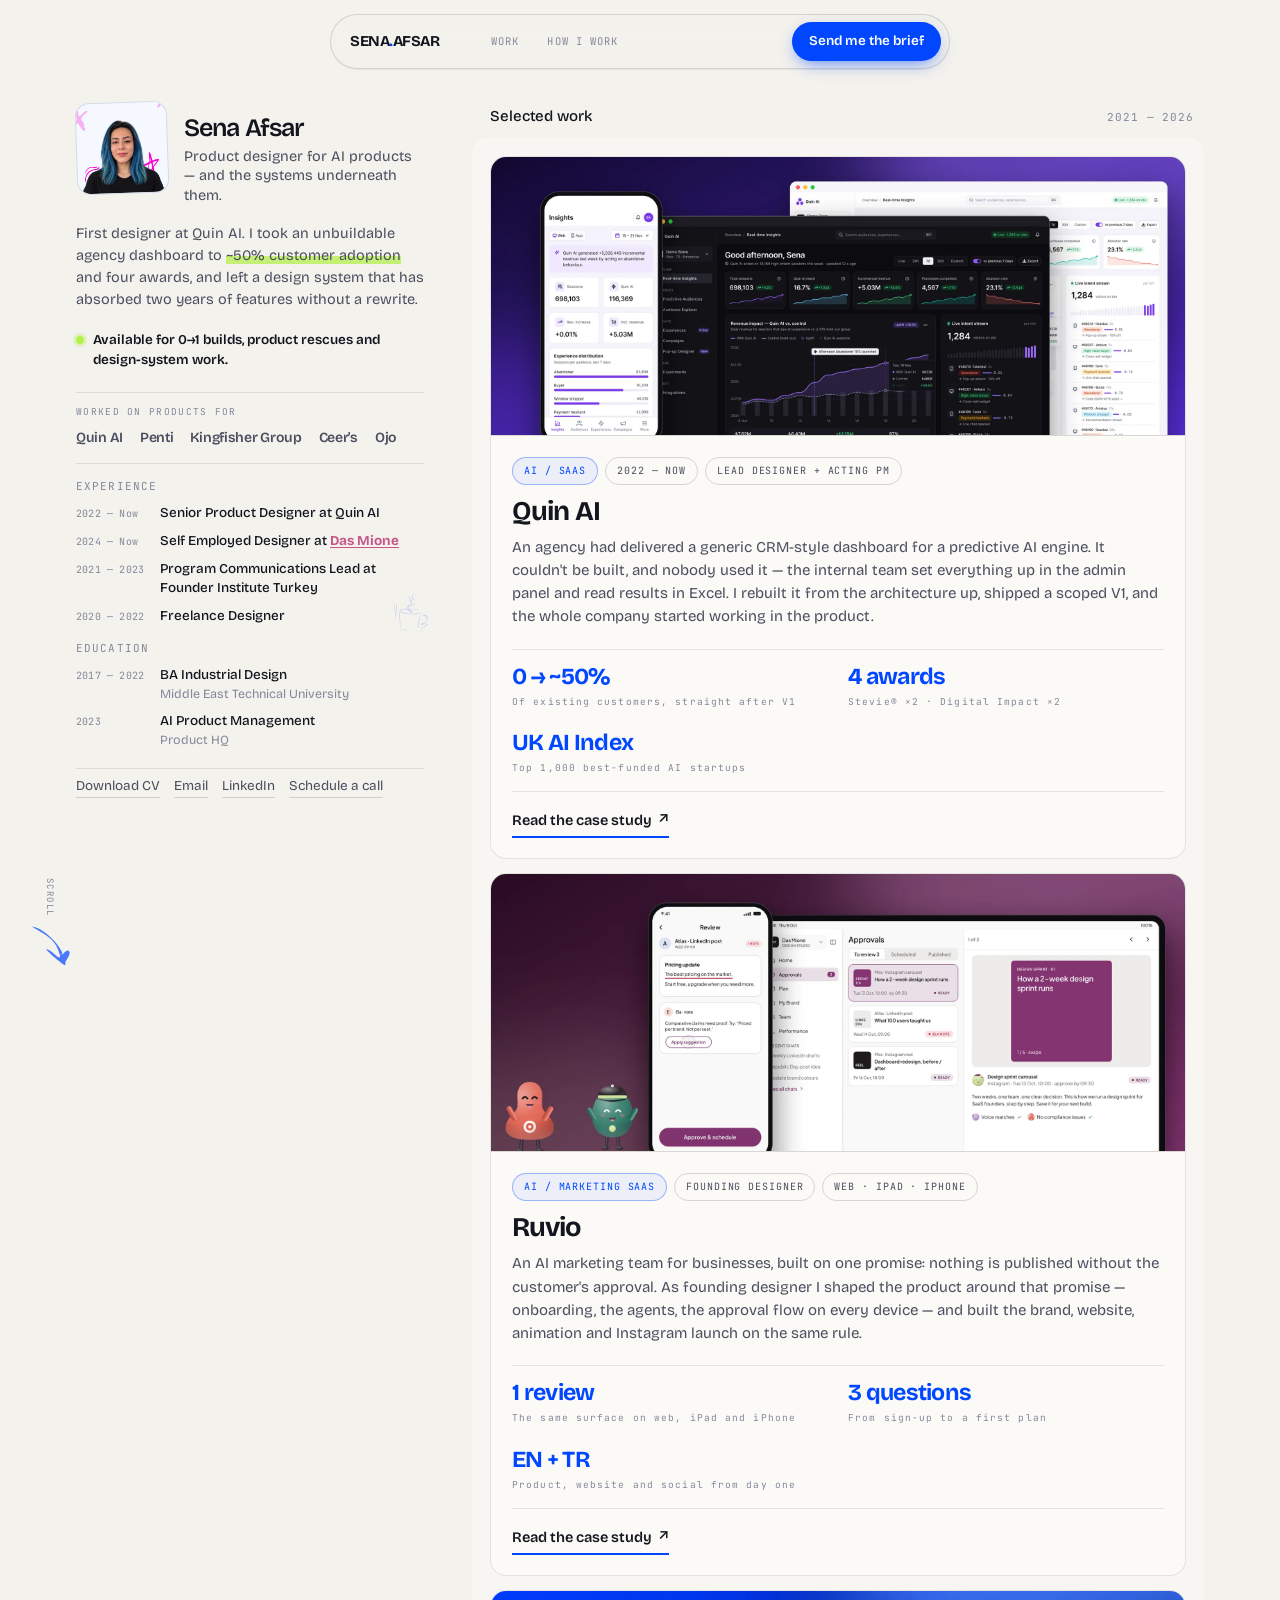
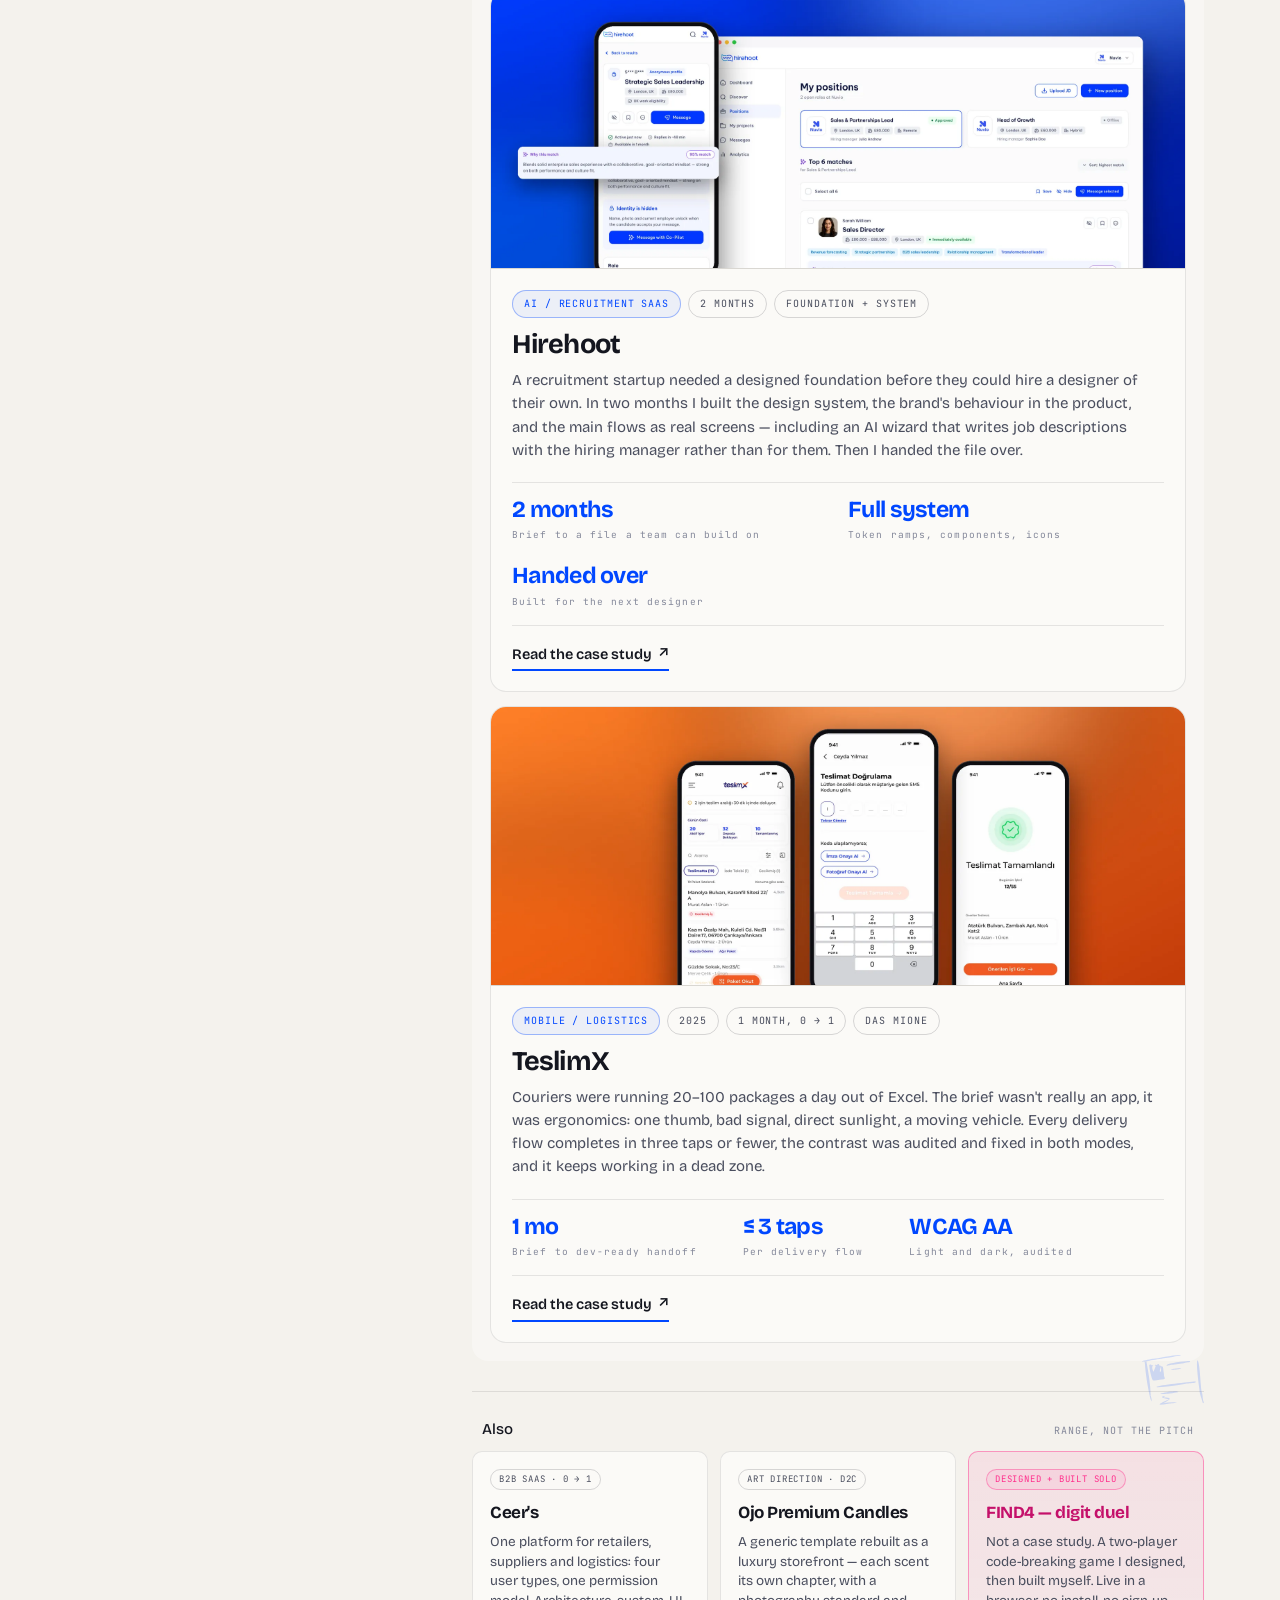
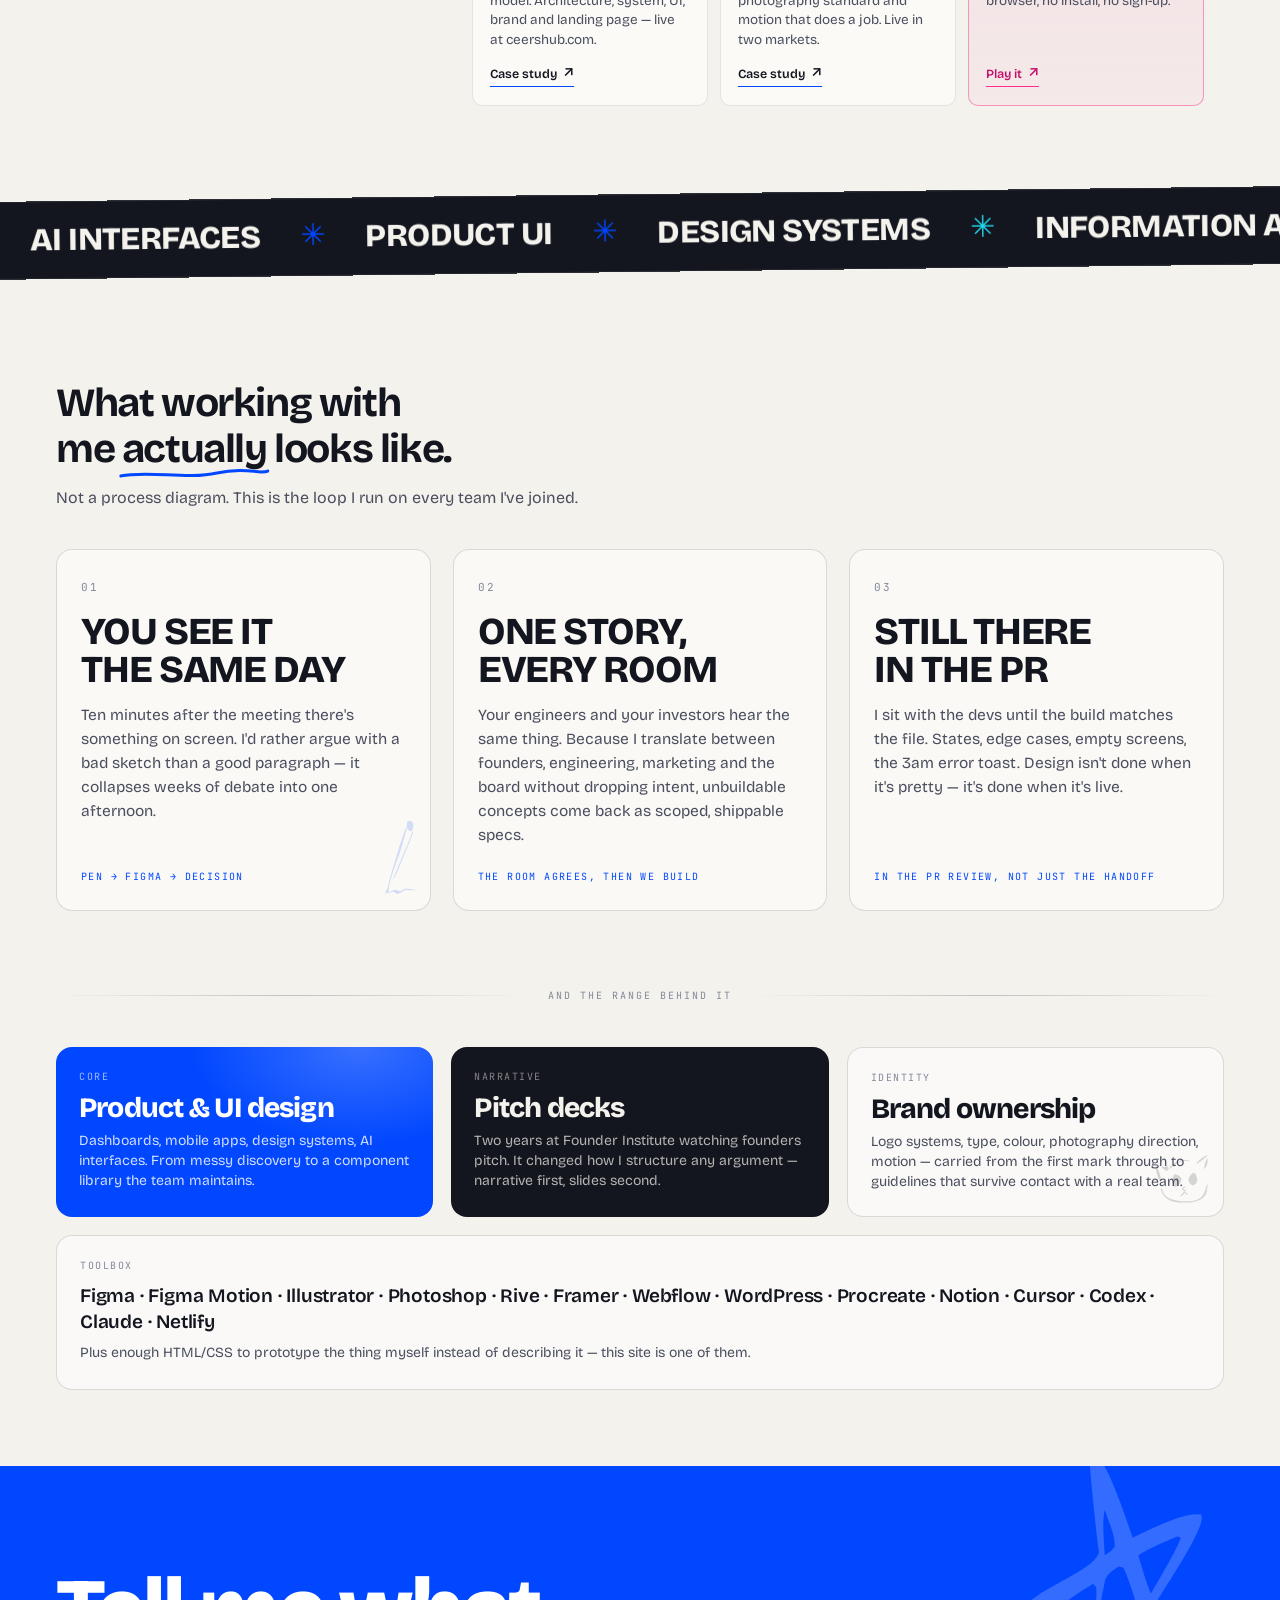
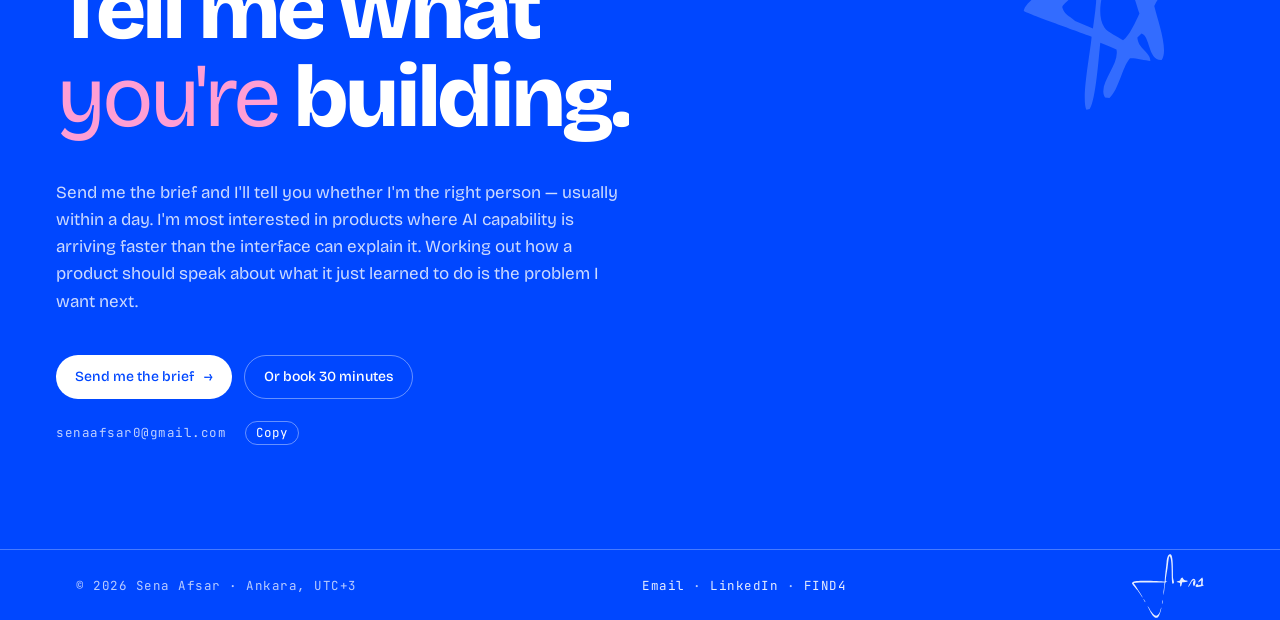
==== index.html @ 6679ef26 "Rebuild site from the new design: live motion case studies - Case studies rewritten with the new cop" ====
<!DOCTYPE html>
<html lang="en">
<head>
<meta charset="UTF-8">
<meta name="viewport" content="width=device-width, initial-scale=1.0, viewport-fit=cover">
<title>Sena Afsar — Product designer for AI products</title>
<meta name="description" content="I rescue AI products that shipped wrong and leave a design system the team can keep building on. First designer at Quin AI. Available for 0→1 builds, product rescues and design-system work.">
<link rel="canonical" href="https://senaafsar.com/">
<meta property="og:title" content="Sena Afsar — Product designer for AI products">
<meta property="og:description" content="I rescue AI products that shipped wrong and leave a design system the team can keep building on. First designer at Quin AI. Available for 0→1 builds, product rescues and design-system work.">
<meta property="og:type" content="website">
<meta property="og:url" content="https://senaafsar.com/">
<meta property="og:image" content="https://senaafsar.com/assets/img/home-quin.webp">
<meta name="twitter:card" content="summary_large_image">
<meta name="theme-color" content="#F4F2ED">
<link rel="icon" href="data:image/svg+xml,%3Csvg xmlns='http://www.w3.org/2000/svg' viewBox='0 0 32 32'%3E%3Crect width='32' height='32' rx='8' fill='%230047FF'/%3E%3Ctext x='16' y='23' font-family='monospace' font-size='18' font-weight='700' fill='%23fff' text-anchor='middle'%3ES%3C/text%3E%3C/svg%3E">
<link rel="preconnect" href="https://fonts.googleapis.com">
<link rel="preconnect" href="https://fonts.gstatic.com" crossorigin>
<link href="https://fonts.googleapis.com/css2?family=Bricolage+Grotesque:opsz,wdth,wght@12..96,75..100,400..800&family=JetBrains+Mono:wght@400;500&family=Inter:wght@600&display=swap" rel="stylesheet">
<link rel="stylesheet" href="assets/site.css?v=20261123">
</head>
<body class="home">
<a class="skip" href="#work">Skip to work</a>
<header class="nav" id="top">
  <a class="sig" href="#top" aria-label="Sena Afsar, home">SENA<b>.</b>AFSAR</a>
  <a class="lk" href="#work">Work</a>
  <a class="lk hw" href="#how">How I work</a>
  <a class="btn-talk" href="#contact">Send me the brief</a>
</header>

<main>
  <div class="cue" id="cue" aria-hidden="true"><span>SCROLL</span><img src="assets/img/sk-arrow3.svg" alt=""></div>
  <div class="hwrap">
    <aside class="rail rv">
      <div class="who">
        <div class="avatar"><img src="assets/img/portrait.webp" alt="Portrait of Sena Afsar" width="1400" height="1400"></div>
        <div><h1>Sena Afsar</h1><div class="role">Product designer for AI products — and the systems underneath them.</div></div>
      </div>
      <p class="bio">First designer at Quin AI. I took an unbuildable agency dashboard to <span class="hl">~50% customer adoption</span> and four awards, and left a design system that has absorbed two years of features without a rewrite.</p>
      <div class="avail"><span class="dot" aria-hidden="true"></span><span>Available for 0→1 builds, product rescues and design-system work.</span></div>
      <div class="logos"><div class="lbl">Worked on products for</div><div class="row"><span>Quin AI</span><span>Penti</span><span>Kingfisher Group</span><span>Ceer's</span><span>Ojo</span></div></div>
      <div class="xp">
        <h2>EXPERIENCE</h2>
        <div class="it"><span class="when">2022 — Now</span><span class="what">Senior Product Designer at Quin AI</span></div>
        <div class="it"><span class="when">2024 — Now</span><span class="what">Self Employed Designer at <a href="https://dasmione.studio/" target="_blank" rel="noopener">Das Mione</a></span></div>
        <div class="it"><span class="when">2021 — 2023</span><span class="what">Program Communications Lead at Founder Institute Turkey</span></div>
        <div class="it"><span class="when">2020 — 2022</span><span class="what">Freelance Designer</span><img class="coffee steam" src="assets/img/dd-coffee.svg" alt="" aria-hidden="true"></div>
      </div>
      <div class="xp">
        <h2>EDUCATION</h2>
        <div class="it"><span class="when">2017 — 2022</span><span class="what">BA Industrial Design<span class="where">Middle East Technical University</span></span></div>
        <div class="it"><span class="when">2023</span><span class="what">AI Product Management<span class="where">Product HQ</span></span></div>
      </div>
      <div class="cv"><a class="lnk" href="assets/Sena-Afsar-CV.pdf" target="_blank" rel="noopener">Download CV</a><a class="lnk" href="mailto:senaafsar0@gmail.com">Email</a><a class="lnk" href="https://linkedin.com/in/senaafsar" target="_blank" rel="noopener">LinkedIn</a><a class="lnk" href="https://calendly.com/senaafsar0/30min" target="_blank" rel="noopener">Schedule a call</a></div>
    </aside>

    <section id="work">
      <div class="work-h"><h2>Selected work</h2><span class="count">2021 — 2026</span></div>
      <div class="workbox">
        <a class="pcard rv" href="quin-ai.html"><div class="shot"><img src="assets/img/home-quin.webp" alt="Quin AI product screens" width="2000" height="802" loading="lazy"></div><div class="pbody"><div class="tags"><span class="tag b">AI / SaaS</span><span class="tag">2022 — Now</span><span class="tag">Lead designer + acting PM</span></div><h3>Quin AI</h3><p class="pdesc">An agency had delivered a generic CRM-style dashboard for a predictive AI engine. It couldn't be built, and nobody used it — the internal team set everything up in the admin panel and read results in Excel. I rebuilt it from the architecture up, shipped a scoped V1, and the whole company started working in the product.</p><div class="pout"><div><b>0 → ~50%</b><span>Of existing customers, straight after V1</span></div><div><b>4 awards</b><span>Stevie® ×2 · Digital Impact ×2</span></div><div><b>UK AI Index</b><span>Top 1,000 best-funded AI startups</span></div></div><span class="plink">Read the case study <i>↗</i></span></div></a>
        <a class="pcard rv" href="ruvio.html"><div class="shot"><img src="assets/img/home-ruvio.webp" alt="Ruvio product screens" width="2000" height="802" loading="lazy"></div><div class="pbody"><div class="tags"><span class="tag b">AI / Marketing SaaS</span><span class="tag">Founding designer</span><span class="tag">Web · iPad · iPhone</span></div><h3>Ruvio</h3><p class="pdesc">An AI marketing team for businesses, built on one promise: nothing is published without the customer's approval. As founding designer I shaped the product around that promise — onboarding, the agents, the approval flow on every device — and built the brand, website, animation and Instagram launch on the same rule.</p><div class="pout"><div><b>1 review</b><span>The same surface on web, iPad and iPhone</span></div><div><b>3 questions</b><span>From sign-up to a first plan</span></div><div><b>EN + TR</b><span>Product, website and social from day one</span></div></div><span class="plink">Read the case study <i>↗</i></span></div></a>
        <a class="pcard rv" href="hirehoot.html"><div class="shot"><img src="assets/img/home-hirehoot.webp" alt="Hirehoot product screens" width="2000" height="802" loading="lazy"></div><div class="pbody"><div class="tags"><span class="tag b">AI / Recruitment SaaS</span><span class="tag">2 months</span><span class="tag">Foundation + system</span></div><h3>Hirehoot</h3><p class="pdesc">A recruitment startup needed a designed foundation before they could hire a designer of their own. In two months I built the design system, the brand's behaviour in the product, and the main flows as real screens — including an AI wizard that writes job descriptions with the hiring manager rather than for them. Then I handed the file over.</p><div class="pout"><div><b>2 months</b><span>Brief to a file a team can build on</span></div><div><b>Full system</b><span>Token ramps, components, icons</span></div><div><b>Handed over</b><span>Built for the next designer</span></div></div><span class="plink">Read the case study <i>↗</i></span></div></a>
        <a class="pcard rv" href="teslimx.html"><div class="shot"><img src="assets/img/home-teslimx.webp" alt="TeslimX product screens" width="2000" height="802" loading="lazy"></div><div class="pbody"><div class="tags"><span class="tag b">Mobile / Logistics</span><span class="tag">2025</span><span class="tag">1 month, 0 → 1</span><span class="tag">Das Mione</span></div><h3>TeslimX</h3><p class="pdesc">Couriers were running 20–100 packages a day out of Excel. The brief wasn't really an app, it was ergonomics: one thumb, bad signal, direct sunlight, a moving vehicle. Every delivery flow completes in three taps or fewer, the contrast was audited and fixed in both modes, and it keeps working in a dead zone.</p><div class="pout three"><div><b>1 mo</b><span>Brief to dev-ready handoff</span></div><div><b>≤ 3 taps</b><span>Per delivery flow</span></div><div><b>WCAG AA</b><span>Light and dark, audited</span></div></div><span class="plink">Read the case study <i>↗</i></span></div></a>
      </div>
      <img class="screen-dd" src="assets/img/dd-screen.svg" alt="" aria-hidden="true">
      <div class="also-h"><h2>Also</h2><span class="mono">Range, not the pitch</span></div>
      <div class="also">
        <a class="acard rv" href="ceers.html"><span class="tag">B2B SaaS · 0 → 1</span><h3>Ceer's</h3><p>One platform for retailers, suppliers and logistics: four user types, one permission model. Architecture, system, UI, brand and landing page — live at ceershub.com.</p><span class="plink">Case study <i>↗</i></span></a>
        <a class="acard rv" href="ojo-candles.html"><span class="tag">Art direction · D2C</span><h3>Ojo Premium Candles</h3><p>A generic template rebuilt as a luxury storefront — each scent its own chapter, with a photography standard and motion that does a job. Live in two markets.</p><span class="plink">Case study <i>↗</i></span></a>
        <a class="acard f4 rv" href="https://find4digits.netlify.app/" target="_blank" rel="noopener"><span class="tag">Designed + built solo</span><h3>FIND4 — digit duel</h3><p>Not a case study. A two-player code-breaking game I designed, then built myself. Live in a browser, no install, no sign-up.</p><span class="plink">Play it <i>↗</i></span></a>
      </div>
    </section>
  </div>

  <div class="ticker-clip" aria-hidden="true"><div class="ticker"><div class="track"><span>AI INTERFACES</span><i class="">✳</i><span>PRODUCT UI</span><i class="">✳</i><span>DESIGN SYSTEMS</span><i class="c">✳</i><span>INFORMATION ARCHITECTURE</span><i class="">✳</i><span>AI INTERFACES</span><i class="">✳</i><span>PRODUCT UI</span><i class="">✳</i><span>DESIGN SYSTEMS</span><i class="c">✳</i><span>INFORMATION ARCHITECTURE</span><i class="">✳</i><span>AI INTERFACES</span><i class="">✳</i><span>PRODUCT UI</span><i class="">✳</i><span>DESIGN SYSTEMS</span><i class="c">✳</i><span>INFORMATION ARCHITECTURE</span><i class="">✳</i><span>AI INTERFACES</span><i class="">✳</i><span>PRODUCT UI</span><i class="">✳</i><span>DESIGN SYSTEMS</span><i class="c">✳</i><span>INFORMATION ARCHITECTURE</span><i class="">✳</i></div></div></div>

  <section class="how" id="how">
    <h2 class="rv">What working with me <em>actually<svg viewBox="0 0 200 14" preserveAspectRatio="none" aria-hidden="true"><path d="M2 9 C 40 3, 90 13, 130 6 S 185 8, 198 4" fill="none" stroke="#0047ff" stroke-width="3" stroke-linecap="round"/></svg></em> looks like.</h2>
    <p class="sub rv">Not a process diagram. This is the loop I run on every team I've joined.</p>
    <div class="mcards">
      <article class="mcard rv"><span class="n">01</span><h3>YOU SEE IT<br>THE SAME DAY</h3><p>Ten minutes after the meeting there's something on screen. I'd rather argue with a bad sketch than a good paragraph — it collapses weeks of debate into one afternoon.</p><span class="k">PEN → FIGMA → DECISION</span><img class="pencil" src="assets/img/dd-pencil.svg" alt="" aria-hidden="true"></article>
      <article class="mcard rv"><span class="n">02</span><h3>ONE STORY,<br>EVERY ROOM</h3><p>Your engineers and your investors hear the same thing. Because I translate between founders, engineering, marketing and the board without dropping intent, unbuildable concepts come back as scoped, shippable specs.</p><span class="k">THE ROOM AGREES, THEN WE BUILD</span></article>
      <article class="mcard rv"><span class="n">03</span><h3>STILL THERE<br>IN THE PR</h3><p>I sit with the devs until the build matches the file. States, edge cases, empty screens, the 3am error toast. Design isn't done when it's pretty — it's done when it's live.</p><span class="k">IN THE PR REVIEW, NOT JUST THE HANDOFF</span></article>
    </div>
    <div class="divider rv">AND THE RANGE BEHIND IT</div>
    <div class="bento">
      <div class="bt fill rv"><div class="lbl">Core</div><h3>Product &amp; UI design</h3><p>Dashboards, mobile apps, design systems, AI interfaces. From messy discovery to a component library the team maintains.</p></div>
      <div class="bt ink rv"><div class="lbl">Narrative</div><h3>Pitch decks</h3><p>Two years at Founder Institute watching founders pitch. It changed how I structure any argument — narrative first, slides second.</p></div>
      <div class="bt lt rv"><div class="lbl">Identity</div><h3>Brand ownership</h3><p>Logo systems, type, colour, photography direction, motion — carried from the first mark through to guidelines that survive contact with a real team.</p><img class="cat" src="assets/img/dd-cat.svg" alt="" aria-hidden="true"></div>
      <div class="bt lt wide rv"><div class="lbl">Toolbox</div><h3>Figma · Figma Motion · Illustrator · Photoshop · Rive · Framer · Webflow · WordPress · Procreate · Notion · Cursor · Codex · Claude · Netlify</h3><p>Plus enough HTML/CSS to prototype the thing myself instead of describing it — this site is one of them.</p></div>
    </div>
  </section>

  <section class="cta" id="contact">
    <img class="star" src="assets/img/sk-star.svg" alt="" aria-hidden="true">
    <h2><span class="w"><span>Tell</span></span> <span class="w"><span>me</span></span> <span class="w"><span>what</span></span><br><span class="w"><span><em>you're</em></span></span> <span class="w"><span>building.</span></span></h2>
    <p>Send me the brief and I'll tell you whether I'm the right person — usually within a day. I'm most interested in products where AI capability is arriving faster than the interface can explain it. Working out how a product should speak about what it just learned to do is the problem I want next.</p>
    <div class="btns"><a class="btn pr" href="mailto:senaafsar0@gmail.com?subject=Project%20brief">Send me the brief <i>→</i></a><a class="btn gh" href="https://calendly.com/senaafsar0/30min" target="_blank" rel="noopener">Or book 30 minutes</a></div>
    <p class="mail">senaafsar0@gmail.com <button type="button" id="copy">Copy</button></p>
  </section>
</main>
<footer class="foot"><div class="in"><span>© 2026 Sena Afsar · Ankara, UTC+3</span><span><a href="mailto:senaafsar0@gmail.com">Email</a> · <a href="https://linkedin.com/in/senaafsar" target="_blank" rel="noopener">LinkedIn</a> · <a href="https://find4digits.netlify.app/" target="_blank" rel="noopener">FIND4</a></span><img class="sign" src="assets/img/sk-sign.svg" alt="Sena Afsar signature"></div></footer>
<script src="assets/site.js?v=20261123"></script>
</body>
</html>
---- assets/site.css ----
/* Generated from the design artifact — see _build/. */
/* VOICE  the designer's own site: confident, editorial, a little hand-drawn
   IDEA   a working designer's desk — the file, the sketch, the shipped thing
   PICTURE real product shots; motion pieces rebuilt live from the Figma file
   COLOUR+TYPE warm paper #f4f2ed, ink, one electric blue; Bricolage Grotesque + JetBrains Mono
   LAYOUT rail + work column on home; 808px reading column inside 1180 on cases */
:root{
  --bg:#f4f2ed;--paper:#fbfaf7;--ink:#14161f;--ink2:#2a2d38;--body:#4a4e5e;--mute:#84889a;
  --blue:#0047ff;--lime:#b4f04c;--pink:#ff2e8b;--pinkd:#c4106a;--cyan:#1fd3e8;
  --line:rgba(20,22,31,.1);--line2:rgba(20,22,31,.16);--rule:#dedad1;
  --f:'Bricolage Grotesque',ui-sans-serif,system-ui,sans-serif;
  --m:'JetBrains Mono',ui-monospace,Menlo,monospace;
  --acc:var(--blue);
  --ease:cubic-bezier(.2,.7,.1,1);
  color-scheme:light;
}
*{box-sizing:border-box;min-width:0}
html{scroll-behavior:smooth;scroll-padding-top:130px}
body{margin:0;background:var(--bg);color:var(--ink);font:400 15px/1.55 var(--f);font-variation-settings:"opsz" 14,"wdth" 100;overflow-x:clip;-webkit-font-smoothing:antialiased}
a{color:inherit;text-decoration:none}
img{display:block;max-width:100%}
.mono{font-family:var(--m);font-weight:400;text-transform:uppercase}
::selection{background:var(--lime);color:var(--ink)}
:focus-visible{outline:2px solid var(--blue);outline-offset:3px;border-radius:4px}

/* ---------- nav ---------- */
.nav{position:fixed;top:14px;left:50%;z-index:50;width:min(620px,calc(100% - 24px));height:55px;transform:translateX(-50%);display:flex;align-items:center;gap:28px;padding:0 8px 0 19px;border:1px solid rgba(20,22,31,.14);border-radius:28px;background:rgba(243,241,236,.78);backdrop-filter:blur(14px) saturate(1.3);-webkit-backdrop-filter:blur(14px) saturate(1.3);box-shadow:0 18px 40px -28px rgba(20,22,31,.5),0 1px 0 rgba(20,22,31,.06);animation:navIn .9s var(--ease) both}
@keyframes navIn{from{opacity:0;transform:translate(-50%,-30px)}}
.sig{font-weight:700;font-size:15px;letter-spacing:-.5px;margin-right:24px;white-space:nowrap}
.sig b{color:var(--blue);font-weight:800;display:inline-block;transition:transform .4s var(--ease)}
.sig:hover b{transform:translateY(-4px) scale(1.4)}
.nav .lk{font:400 10.5px/1 var(--m);letter-spacing:1.1px;color:var(--mute);text-transform:uppercase;position:relative;padding:6px 0;white-space:nowrap;transition:color .2s}
.nav .lk::after{content:"";position:absolute;left:0;right:100%;bottom:0;height:1px;background:var(--ink);transition:right .35s var(--ease)}
.nav .lk:hover{color:var(--ink)}.nav .lk:hover::after{right:0}
.btn-talk{margin-left:auto;height:39px;padding:0 17px;display:flex;align-items:center;border-radius:20px;background:var(--blue);color:#fff;font-weight:600;font-size:13.5px;white-space:nowrap;box-shadow:0 6px 18px -6px rgba(0,71,255,.75);transition:transform .25s var(--ease),box-shadow .25s}
.btn-talk:hover{transform:translateY(-2px);box-shadow:0 12px 24px -8px rgba(0,71,255,.8)}

/* ---------- views / transitions ---------- */
body>main{animation:viewIn .7s var(--ease) both}
.skip{position:absolute;left:12px;top:-60px;z-index:100;padding:10px 14px;border-radius:8px;background:var(--ink);color:#fff;font-size:13px}
.skip:focus{top:12px}
@keyframes viewIn{from{opacity:0;transform:translateY(18px)}}
.rv{opacity:0;transform:translateY(26px);transition:opacity .8s var(--ease),transform .8s var(--ease)}
.rv.in{opacity:1;transform:none}

/* ---------- home ---------- */
.home{padding-top:98px}
.hwrap{max-width:1168px;margin:0 auto;display:grid;grid-template-columns:348px minmax(0,762px);justify-content:space-between;gap:48px;padding:0 20px}
.rail{position:sticky;top:98px;align-self:start;padding-top:4px}
.who{display:flex;gap:16px;align-items:flex-start}
.avatar{width:92px;height:92px;flex:none;border-radius:14px;border:1px solid var(--line);background:#eaf1ff;transform:rotate(-2deg);overflow:hidden;transition:transform .5s var(--ease)}
.avatar:hover{transform:rotate(3deg) scale(1.05)}
.avatar img{width:100%;height:100%;object-fit:cover}
.who h1{margin:12px 0 4px;font-weight:600;font-size:25px;line-height:1.15;letter-spacing:-.9px}
.role{color:var(--body);font-size:14.5px;line-height:1.35}
.bio{margin:18px 0 0;color:var(--body);font-size:14.5px;line-height:1.5}
.hl{background:linear-gradient(transparent 55%,rgba(180,240,76,.75) 55%) no-repeat 0 0/0% 100%;transition:background-size 1.2s .9s var(--ease)}
.rail.in .hl{background-size:100% 100%}
.avail{display:flex;gap:9px;margin-top:20px;font-weight:600;font-size:13.5px;line-height:1.45}
.dot{flex:none;width:8px;height:8px;margin-top:6px;border-radius:4px;background:var(--lime);box-shadow:0 0 0 3px rgba(180,240,76,.3);animation:pulse 2.2s infinite}
@keyframes pulse{50%{box-shadow:0 0 0 7px rgba(180,240,76,0)}}
.logos{margin-top:22px;padding:12px 0 14px;border-block:1px solid var(--line)}
.lbl{font:400 9.5px/1.5 var(--m);letter-spacing:1.3px;color:var(--mute);text-transform:uppercase}
.logos .row{display:flex;flex-wrap:wrap;gap:4px 17px;margin-top:8px;font-weight:600;font-size:14px;letter-spacing:-.3px;color:var(--body)}
.xp{margin-top:16px}
.xp h2{margin:0 0 12px;font:400 11px/1.15 var(--m);letter-spacing:1.1px;color:var(--mute)}
.xp .it{display:grid;grid-template-columns:84px 1fr;margin-bottom:9px;position:relative}
.xp .when{font:400 10px/1.4 var(--m);letter-spacing:.2px;color:var(--mute);padding-top:3px;white-space:nowrap}
.xp .what{font-weight:500;font-size:13.5px;line-height:1.4}
.xp .what a{color:#c65688;font-weight:700;text-decoration:underline;text-underline-offset:2px}
.xp .where{display:block;color:var(--mute);font-weight:400;font-size:12.5px}
.coffee{position:absolute;right:-4px;top:-14px;width:34px;height:40px}
.coffee path,.coffee *{}
.steam{animation:steam 2.6s ease-in-out infinite}
@keyframes steam{50%{transform:translateY(-3px) rotate(-3deg)}}
.cv{display:flex;flex-wrap:wrap;gap:6px 14px;margin-top:20px;padding-top:7px;border-top:1px solid var(--line)}
.lnk{font-size:13.5px;color:var(--body);border-bottom:1px solid var(--line2);transition:color .2s,border-color .2s}
.lnk:hover{color:var(--blue);border-color:var(--blue)}
.cue{position:fixed;left:34px;top:min(785px,calc(100vh - 120px));width:30px;display:flex;flex-direction:column;align-items:center;gap:8px;z-index:5;transition:opacity .6s var(--ease),transform .6s var(--ease)}
.cue span{writing-mode:vertical-rl;font:400 9px/1 var(--m);letter-spacing:1.4px;color:var(--mute)}
.cue img{width:30px;transform:rotate(104deg);animation:bob 1.8s ease-in-out infinite}
@keyframes bob{50%{translate:0 6px}}
.cue.hide{opacity:0;transform:translateY(12px);pointer-events:none}

.work-h{display:flex;justify-content:space-between;align-items:baseline;padding:7px 10px 0 18px}
.work-h h2{margin:0;font-weight:500;font-size:15px;letter-spacing:-.1px}
.count{font:400 11px/1 var(--m);letter-spacing:.9px;color:var(--mute)}
.workbox{margin-top:10px;padding:18px;border-radius:16px;background:rgba(255,255,255,.34);display:grid;gap:14px}
.pcard{display:block;background:var(--paper);border:1px solid var(--line);border-radius:16px;overflow:hidden;transition:transform .45s var(--ease),box-shadow .45s var(--ease),border-color .3s}
.pcard:hover{transform:translateY(-4px);box-shadow:0 26px 50px -30px rgba(20,22,31,.45);border-color:rgba(0,71,255,.25)}
.shot{aspect-ratio:708/284;background:#efede6;border-bottom:1px solid var(--line);overflow:hidden}
.shot img{width:100%;height:100%;object-fit:cover}
.pbody{padding:21px 21px 20px}
.tags{display:flex;flex-wrap:wrap;gap:7px}
.tag{font:400 10px/1 var(--m);letter-spacing:.9px;color:var(--body);padding:8px 11px;border:1px solid var(--line2);border-radius:14px;white-space:nowrap;text-transform:uppercase}
.tag.b{color:var(--blue);background:rgba(0,71,255,.06);border-color:rgba(0,71,255,.35)}
.pcard h3{margin:11px 0 9px;font-weight:700;font-size:27px;line-height:1.15;letter-spacing:-.9px}
.pdesc{margin:0;color:var(--body);font-size:15px;line-height:1.55;max-width:647px}
.pout{display:grid;grid-template-columns:repeat(2,minmax(0,1fr));gap:22px 20px;margin-top:20px;padding:15px 0 16px;border-block:1px solid var(--line)}
.pout.three{grid-template-columns:auto auto auto;justify-content:start;column-gap:46px}
.pout b{display:block;color:var(--blue);font-weight:700;font-size:23px;line-height:1.05;letter-spacing:-.7px}
.pout span{display:block;margin-top:6px;font:400 9.5px/1.5 var(--m);letter-spacing:1.1px;color:var(--mute)}
.plink{display:inline-flex;gap:6px;margin-top:18px;font-weight:600;font-size:14.5px;border-bottom:2px solid var(--blue);padding-bottom:3px}
.plink i{font:600 14.5px/1 Inter,sans-serif;font-style:normal;display:inline-block;transition:transform .35s var(--ease)}
.pcard:hover .plink i,.acard:hover .plink i{transform:translate(3px,-3px)}
.screen-dd{display:block;width:62px;margin:-6px 0 -24px auto;position:relative;z-index:2;animation:wob 4s ease-in-out infinite}
@keyframes wob{50%{transform:rotate(-6deg) translateY(-3px)}}
.also-h{display:flex;justify-content:space-between;align-items:baseline;margin-top:10px;padding:26px 10px 10px;border-top:1px solid var(--line)}
.also-h h2{margin:0;font-weight:500;font-size:15px}
.also-h .mono{font-size:10px;letter-spacing:1px;color:var(--mute)}
.also{display:grid;grid-template-columns:repeat(3,minmax(0,1fr));gap:12px}
.acard{display:flex;flex-direction:column;align-items:flex-start;background:var(--paper);border:1px solid var(--line);border-radius:10px;padding:17px 17px 18px;min-height:247px;transition:transform .4s var(--ease),box-shadow .4s}
.acard:hover{transform:translateY(-4px) rotate(-.4deg);box-shadow:0 20px 40px -28px rgba(20,22,31,.5)}
.acard .tag{font-size:9px;padding:5px 8px;letter-spacing:.8px}
.acard h3{margin:10px 0 6px;font-weight:700;font-size:17px;letter-spacing:-.5px}
.acard p{margin:0 0 14px;color:var(--body);font-size:13.5px;line-height:1.45}
.acard .plink{margin-top:auto;font-size:12.5px;border-bottom-width:1px}
.acard.f4{background:linear-gradient(rgba(255,46,139,.09),rgba(255,46,139,.04));border-color:rgba(255,46,139,.45)}
.acard.f4 .tag{color:var(--pink);background:rgba(255,46,139,.07);border-color:rgba(255,46,139,.4)}
.acard.f4 h3,.acard.f4 .plink{color:var(--pinkd)}.acard.f4 .plink{border-color:var(--pink)}

/* ticker */
.ticker-clip{margin:76px 0 0;overflow:hidden;padding:12px 0}
.ticker{background:var(--ink);transform:rotate(-.7deg);border-block:1px solid rgba(255,255,255,.1);height:78px;display:flex;align-items:center;overflow:hidden;margin:0 -10px}
.track{display:flex;gap:40px;white-space:nowrap;animation:tick 32s linear infinite;padding-left:40px}
.track{width:max-content}.track>*{flex:none}
.ticker:hover .track{animation-play-state:paused}
.track span{font-weight:800;font-size:32px;letter-spacing:-.6px;color:var(--bg)}
.track i{font-style:normal;font-size:30px;color:var(--blue);display:inline-block;animation:spin 6s linear infinite}
.track i.c{color:var(--cyan)}
@keyframes tick{to{transform:translateX(-50%)}}
@keyframes spin{to{transform:rotate(360deg)}}

/* how */
.how{max-width:1280px;margin:0 auto;padding:96px 56px 76px}
.how h2{margin:0;max-width:600px;font-weight:700;font-size:40px;line-height:1.15;letter-spacing:-1.4px;text-wrap:balance}
.how h2 em{font-style:normal;position:relative;white-space:nowrap}
.how h2 em svg{position:absolute;left:-2%;bottom:-8px;width:104%;height:14px;overflow:visible}
.how h2 em path{stroke-dasharray:240;stroke-dashoffset:240;transition:stroke-dashoffset 1.1s .4s var(--ease)}
.how h2.in em path{stroke-dashoffset:0}
.how .sub{margin:14px 0 0;color:var(--body);font-size:16px}
.mcards{display:grid;grid-template-columns:repeat(3,minmax(0,1fr));gap:22px;margin-top:38px}
.mcard{position:relative;display:flex;flex-direction:column;min-height:358px;padding:25px 24px 26px;border:1px solid rgba(20,22,31,.14);border-radius:16px;background:rgba(255,255,255,.5);transition:transform .45s var(--ease),background .3s}
.mcard:hover{transform:translateY(-5px);background:rgba(255,255,255,.8)}
.mcard .n{font:400 11px/2.2 var(--m);letter-spacing:2px;color:var(--mute)}
.mcard h3{margin:14px 0 14px;font-weight:800;font-size:38px;line-height:1;letter-spacing:-1.1px}
.mcard p{margin:0;color:var(--body);font-size:15.5px;line-height:1.55}
.mcard .k{margin-top:auto;padding-top:22px;font:400 10px/1.5 var(--m);letter-spacing:1.4px;color:var(--blue)}
.pencil{position:absolute;right:14px;bottom:14px;width:30px;transform:rotate(8deg);transform-origin:50% 90%;animation:scribble 3.2s ease-in-out infinite}
@keyframes scribble{0%,100%{transform:rotate(8deg)}25%{transform:rotate(-4deg) translate(-3px,-2px)}50%{transform:rotate(10deg)}75%{transform:rotate(0) translate(2px,-1px)}}
.divider{display:flex;align-items:center;gap:20px;margin:80px 0 46px;font:400 10px/1 var(--m);letter-spacing:2px;color:var(--mute);white-space:nowrap}
.divider::before,.divider::after{content:"";flex:1;height:1px;background:linear-gradient(90deg,transparent,rgba(20,22,31,.22),transparent)}
.bento{display:grid;grid-template-columns:repeat(3,minmax(0,1fr));gap:18px}
.bt{position:relative;padding:22px 23px 24px;border-radius:16px;min-height:170px;overflow:hidden;transition:transform .45s var(--ease)}
.bt:hover{transform:translateY(-4px)}
.bt .lbl{font-size:10px;letter-spacing:1.5px}
.bt h3{margin:10px 0 8px;font-weight:800;font-size:28px;line-height:1.02;letter-spacing:-.8px}
.bt p{margin:0;font-size:14px;line-height:1.45}
.bt.fill{background:var(--blue);color:#fff}.bt.fill .lbl{color:rgba(255,255,255,.62)}.bt.fill p{color:rgba(255,255,255,.82)}
.bt.ink{background:var(--ink);color:var(--bg)}.bt.ink .lbl{color:rgba(243,241,236,.5)}.bt.ink p{color:rgba(243,241,236,.72)}
.bt.lt{background:rgba(255,255,255,.55);border:1px solid rgba(20,22,31,.14)}.bt.lt p{color:var(--body)}
.bt.fill::after{content:"";position:absolute;inset:0;background:radial-gradient(240px 140px at var(--mx,80%) var(--my,0%),rgba(255,255,255,.22),transparent 70%);pointer-events:none}
.cat{position:absolute;right:15px;bottom:13px;width:52px;animation:catnap 4.5s ease-in-out infinite;transform-origin:50% 100%}
@keyframes catnap{50%{transform:scaleY(.94) translateY(1px)}}
.bt.wide{grid-column:1/-1;min-height:155px}
.bt.wide h3{font-weight:600;font-size:19px;line-height:1.35;letter-spacing:-.2px}

/* cta */
.cta{position:relative;background:var(--blue);color:#fff;padding:103px max(20px,calc((100% - 1168px)/2)) 104px;overflow:hidden}
.cta h2{margin:0;font-weight:800;font-size:clamp(46px,7vw,86px);line-height:.96;letter-spacing:-.045em}
.cta h2 .w{display:inline-block;overflow:hidden;vertical-align:bottom;padding-bottom:.06em}
.cta h2 .w>span{display:inline-block;transform:translateY(105%);transition:transform .9s var(--ease)}
.cta.in h2 .w>span{transform:none}
.cta h2 em{font-style:normal;font-weight:400;color:#ff9ed4}
.cta p{max-width:578px;margin:34px 0 0;font-size:17px;line-height:1.6;color:rgba(255,255,255,.8)}
.btns{display:flex;flex-wrap:wrap;gap:12px;margin-top:40px}
.btn{height:44px;padding:0 19px;display:inline-flex;align-items:center;gap:10px;border-radius:22px;font-weight:500;font-size:14px;transition:transform .25s var(--ease),background .25s}
.btn:hover{transform:translateY(-2px)}
.btn.pr{background:#fff;color:var(--blue)}.btn.pr i{font-style:normal;transition:transform .3s var(--ease)}.btn.pr:hover i{transform:translateX(4px)}
.mail{margin-top:22px!important;font:400 12.5px/1 var(--m)!important;letter-spacing:.5px;color:rgba(255,255,255,.75)!important}.mail button{margin-left:10px;font:inherit;color:#fff;background:none;border:1px solid rgba(255,255,255,.4);border-radius:12px;padding:5px 10px;cursor:pointer}.mail button:hover{background:rgba(255,255,255,.12)}
.fbox video{display:block;width:100%;height:100%;object-fit:cover}
.btn.gh{border:1px solid rgba(255,255,255,.4);color:#fff}.btn.gh:hover{background:rgba(255,255,255,.1)}
.star{position:absolute;right:max(70px,calc((100% - 1440px)/2 + 85px));top:-14px;width:190px;transform:rotate(-8deg)}
.foot{background:var(--blue);border-top:1px solid rgba(255,255,255,.28);color:rgba(255,255,255,.72);font:400 12.5px/1.55 var(--m);letter-spacing:.5px}
.foot .in{max-width:1168px;margin:0 auto;padding:22px 20px;display:flex;flex-wrap:wrap;justify-content:space-between;align-items:center;gap:10px 30px}
.foot a{color:rgba(255,255,255,.9)}.foot a:hover{color:#fff;text-decoration:underline}
.foot .sign{width:72px;margin:-18px 0 -20px}
.foot .sign{clip-path:inset(0 100% 0 0);transition:clip-path 1.8s .3s var(--ease)}
.foot.in .sign{clip-path:inset(0 0 0 0)}

/* ---------- case study ---------- */
.case{padding-top:0}
.phasebar{position:sticky;top:0;padding-top:79px;z-index:20;background:var(--bg);box-shadow:0 1px 0 var(--bg)}
.phasebar .in{max-width:1180px;margin:0 auto;padding:22px 20px 0 calc(186px + 20px)}
.phases{display:flex;flex-wrap:wrap;align-items:center;gap:10px 22px;padding-bottom:14px}
.phases>*{flex:none}
.phases a{font:400 10px/1.55 var(--m);letter-spacing:1px;color:var(--mute);text-transform:uppercase;white-space:nowrap;transition:color .25s}
.phases a.back{font:400 13px/1.5 var(--f);text-transform:none;letter-spacing:0}
.phases a:hover,.phases a.act{color:var(--ink)}
.phases a.res{color:var(--acc)}
.phases a.act{position:relative}
.phases a.act::before{content:"";position:absolute;left:-10px;top:50%;width:5px;height:5px;margin-top:-3px;border-radius:50%;background:var(--acc)}
.prog{height:1px;background:var(--rule);position:relative}
.prog i{position:absolute;left:0;top:0;bottom:0;width:var(--p,0%);background:var(--acc);transition:width .15s linear}
.cwrap{max-width:1180px;margin:0 auto;padding:0 20px 0}
.tc{padding-left:186px}
.tc>*{max-width:808px}
.chero{padding-top:46px}
.meta{display:flex;flex-wrap:wrap;align-items:center;gap:8px 12px}
.kind{font:400 10px/1.55 var(--m);letter-spacing:1px;color:var(--mute);border:1px solid var(--rule);border-radius:4px;padding:3px 8px;text-transform:uppercase}
.meta .m2{font:400 10px/1.55 var(--m);letter-spacing:1px;color:var(--body);text-transform:uppercase}
.chero h1{margin:18px 0 18px;max-width:780px;font-weight:700;font-size:clamp(36px,4.6vw,52px);line-height:1.115;letter-spacing:-1.8px;text-wrap:balance}
.chero h1 .wd{display:inline-block;opacity:0;transform:translateY(.4em);animation:wd .8s var(--ease) forwards}
@keyframes wd{to{opacity:1;transform:none}}
.lede{margin:0;max-width:740px;color:var(--ink2);font-size:19px;line-height:1.55}
.fig{margin-top:48px}
.fbox{position:relative;border:1px solid #e3e0d8;border-radius:10px;overflow:hidden;background:var(--paper)}
.fbox>img{width:100%;height:100%;object-fit:cover}
.fbox.contain>img{object-fit:contain}
.fbox.top>img{object-position:top}
.fig .cap{margin:14px 0 0 186px;max-width:640px;font:400 11px/1.55 var(--m);letter-spacing:.2px;color:var(--mute)}
.chip{position:absolute;left:19px;top:19px;z-index:3;padding:6px 10px;border-radius:6px;background:var(--ink);color:#fff;font:500 11px/14px var(--m);letter-spacing:.2px}
.chip.live::before{content:"";display:inline-block;width:6px;height:6px;margin-right:7px;border-radius:50%;background:#fff;vertical-align:1px;animation:blink 1.4s infinite}
@keyframes blink{50%{opacity:.25}}
.facts{display:flex;flex-wrap:wrap;gap:24px;margin-top:48px}
.facts>div{width:253px}
.facts .k,.skill .k,.bh,.plabel,.hl-box .k,.rcard .k,.recog .k,.next .k{font:400 10px/1.55 var(--m);letter-spacing:1px;color:var(--mute);text-transform:uppercase}
.facts .v{margin-top:6px;font-size:14px;line-height:1.55}
.shows{margin-top:60px}
.bh{font-size:11px;letter-spacing:1.1px}
.skills{display:grid;grid-template-columns:repeat(3,minmax(0,253px));gap:24px;margin-top:18px}
.skill{border-top:1.5px solid var(--ink);padding-top:14px}
.skill .k{color:var(--acc)}
.skill p{margin:8px 0 0;font-size:15px;line-height:1.5}
.build{margin-top:56px}
.bgrid{display:grid;grid-template-columns:repeat(3,minmax(0,1fr));gap:12px;margin-top:16px}
.tile{background:#fff;border-radius:10px;padding:16px 18px 18px;transition:transform .4s var(--ease),box-shadow .4s}
.tile:hover{transform:translateY(-3px);box-shadow:0 18px 30px -24px rgba(20,22,31,.5)}
.tile b{display:block;color:var(--acc);font-weight:700;font-size:34px;line-height:1.12;letter-spacing:-1.2px;white-space:nowrap}
.tile span{display:block;margin-top:6px;color:var(--body);font-size:13px;line-height:1.46}
.phase{padding-top:120px}
.plabel{display:flex;gap:10px;font-size:11px;letter-spacing:1.1px}
.plabel b{font-weight:400;color:var(--acc)}
.phase h2,.rcard h2{margin:20px 0 20px;max-width:700px;font-weight:600;font-size:30px;line-height:1.17;letter-spacing:-.8px;text-wrap:balance}
.pb p{margin:0 0 14px;max-width:690px;color:var(--body);font-size:16px;line-height:1.5625}
.hl-box{display:flex;margin:20px 0;background:#fff;border-radius:8px;overflow:hidden}
.hl-box::before{content:"";flex:none;width:4px;background:var(--acc);transform-origin:top;transform:scaleY(0);transition:transform .8s .2s var(--ease)}
.hl-box.in::before{transform:none}
.hl-box>div{padding:18px 24px 20px 22px}
.hl-box .k{color:var(--acc)}
.hl-box p{margin:8px 0 0;font-weight:600;font-size:21px;line-height:1.38;letter-spacing:-.3px}
.ptags{display:flex;flex-wrap:wrap;gap:8px;margin-top:20px}
.ptag{font:400 10px/1.55 var(--m);letter-spacing:.8px;color:var(--body);border:1px solid var(--rule);border-radius:4px;padding:4px 8px;text-transform:uppercase;white-space:nowrap}
.phase .fig{margin-top:44px}
.rcard{background:#fff;border-radius:12px;padding:30px 32px 32px}
.rcard .k{color:var(--acc)}
.rcard h2{margin:18px 0}
.rcard p{margin:0;max-width:720px;color:var(--body);font-size:16px;line-height:1.5625}
.stats{display:grid;grid-template-columns:repeat(3,minmax(0,228px));gap:20px;margin-top:28px}
.stats div{border-top:1px solid var(--rule);padding-top:12px}
.stats b{display:block;font-weight:700;font-size:20px;line-height:1.3;letter-spacing:-.3px}
.stats span{display:block;margin-top:4px;color:var(--mute);font-size:13px;line-height:1.46}
.recog{padding-top:44px}
.recog p{margin:10px 0 0;max-width:720px;color:var(--body);font-size:16px;line-height:1.5625}
.next{display:block;padding:80px 0 96px}
.next a{display:inline-block}
.next b{display:block;margin-top:8px;font-weight:600;font-size:24px;letter-spacing:-.7px;transition:color .25s}
.next b i{font-style:normal;display:inline-block;transition:transform .35s var(--ease)}
.next a:hover b{color:var(--acc)}.next a:hover b i{transform:translateX(8px)}

/* workspace figure */
.ws{background:#1e1e1e;border-radius:10px;overflow:hidden;padding:28px 28px 28px}
.ws .bar{display:flex;justify-content:space-between;gap:20px;margin:-28px -28px 28px;height:36px;padding:10px 18px;background:#2c2c2c;font:400 11px/17px var(--m);letter-spacing:.2px;color:#e6e6e6;white-space:pre;overflow:hidden}
.ws .bar span:last-child{color:#0d99ff;flex:none}
.ws img{width:100%;border-radius:6px}

/* motion stages (1180-wide, scaled) */
.mwrap{position:relative;border-radius:10px;overflow:hidden}
.stage{position:absolute;left:0;top:0;width:1180px;transform-origin:0 0;transform:scale(var(--s,1))}
.stage .abs,.stage>*{position:absolute}
/* quin wipe */
.browser{background:#fff;border-radius:12px;overflow:hidden;box-shadow:0 24px 48px -8px rgba(20,23,31,.16)}
.browser .tb{position:absolute;left:0;top:0;right:0;height:32px;background:#f1eff6}
.browser .tb i{position:absolute;top:11px;width:10px;height:10px;border-radius:50%;background:#ff5f57}
.browser .tb i:nth-child(2){left:31px;background:#febc2e}.browser .tb i:nth-child(3){left:48px;background:#28c840}.browser .tb i:nth-child(1){left:14px}
.browser .pane{position:absolute;left:0;right:0;top:32px;bottom:0;overflow:hidden}
.browser .pane img{width:100%;height:auto}
.wipe .dark{clip-path:inset(0 100% 0 0);animation:wipe 9s var(--ease) infinite}
.wipe .edge{position:absolute;top:32px;bottom:0;width:2px;background:#6d3bff;left:0;opacity:0;animation:edge 9s var(--ease) infinite}
.wipe .scrolly img{animation:scrolly 9s ease-in-out infinite}
@keyframes wipe{0%,22%{clip-path:inset(0 100% 0 0)}42%,68%{clip-path:inset(0 0 0 0)}88%,100%{clip-path:inset(0 100% 0 0)}}
@keyframes edge{0%,21%{left:0;opacity:0}23%{opacity:1}42%{left:100%;opacity:1}43%,67%{opacity:0;left:100%}69%{opacity:1}88%{left:0;opacity:1}89%,100%{opacity:0;left:0}}
@keyframes scrolly{0%,10%{transform:translateY(0)}45%,60%{transform:translateY(-14%)}95%,100%{transform:translateY(0)}}
.mchip{padding:5px 10px;border-radius:6px;font:500 11px/1.3 var(--m)}
.wipe .c-l{background:#fff;color:var(--ink);animation:cl 9s infinite}
.wipe .c-d{background:var(--ink);color:#fff;animation:cd 9s infinite}
@keyframes cl{0%,30%,80%,100%{opacity:1}40%,70%{opacity:.35}}
@keyframes cd{0%,30%,80%,100%{opacity:.35}40%,70%{opacity:1}}
/* phone steps */
.device{background:#14161f;border-radius:48px;overflow:hidden;box-shadow:0 24px 48px -8px rgba(20,23,31,.18)}
.scr{position:absolute;overflow:hidden;background:#fff}
.device .scr{position:absolute;left:8px;top:8px;width:300px;height:646px;border-radius:40px;overflow:hidden;background:#fff}
.scr img,.scr .ly{position:absolute;inset:0;width:100%;height:100%;object-fit:cover;opacity:0;transition:opacity .6s ease,transform .6s var(--ease);transform:scale(1.02)}
.scr img.on{opacity:1;transform:none}
.steps{left:600px;top:209px;display:flex;flex-direction:column;gap:22px}
.step{display:flex;gap:16px;opacity:.3;transition:opacity .5s}
.step.on{opacity:1}
.step .n{font:400 11px/1.3 var(--m);color:var(--acc);padding-top:6px}
.step b{display:block;font-weight:600;font-size:21px;line-height:1.3}
.step span{display:block;margin-top:4px;width:440px;color:var(--body);font-size:15px;line-height:1.3}
.ind{left:576px;top:209px;width:3px;height:30px;border-radius:2px;background:var(--acc);transition:transform .55s var(--ease)}
/* hirehoot responsive */
.vp{left:140px;top:34px;width:900px;height:640px;background:#fff;border-radius:10px;overflow:hidden;box-shadow:0 24px 48px -8px rgba(20,23,31,.16);transition:left .9s var(--ease),width .9s var(--ease),height .9s var(--ease)}
.vp img{position:absolute;left:50%;top:0;transform:translateX(-50%);opacity:0;transition:opacity .5s}
.vp img.on{opacity:1}
.bpl{left:0;right:0;top:702px;text-align:center;font:500 12px/1 var(--m);letter-spacing:1px;color:#0037ff}
.bpl span{position:absolute;left:0;right:0;opacity:0;transform:translateY(8px);transition:opacity .4s,transform .4s var(--ease)}
.bpl span.on{opacity:1;transform:none}
/* teslimx taps */
.tx{background:#1c1512}
.tx .glow{left:420px;top:-80px;width:900px;height:900px;border-radius:50%;background:radial-gradient(closest-side,rgba(232,89,12,.45),rgba(232,89,12,.12) 55%,transparent);animation:glow 5s ease-in-out infinite}
@keyframes glow{50%{transform:scale(1.08);opacity:.8}}
.tx .dev{left:560px;top:24px;width:320px;height:690px;border-radius:50px;background:#0b0908;filter:drop-shadow(0 30px 30px rgba(0,0,0,.5))}
.tx .scr{left:8px;top:16px;width:304px;height:658px;border-radius:42px}
.tx .scan{position:absolute;left:0;right:0;top:180px;height:3px;background:#ff7a2e;box-shadow:0 0 18px 4px rgba(255,122,46,.6);opacity:0}
.tx .scan.go{opacity:1;animation:scan 1.2s ease-in-out infinite alternate}
@keyframes scan{to{top:470px}}
.tx .flash{position:absolute;inset:0;background:#fff;opacity:0;pointer-events:none}
.tx .flash.go{animation:flash .5s ease-out}
@keyframes flash{0%{opacity:.95}100%{opacity:0}}
.rip{position:absolute;left:128px;width:64px;height:64px;border-radius:50%;border:3px solid #ff7a2e;background:rgba(255,122,46,.25);opacity:0;transform:scale(.3)}
.rip.go{animation:rip .9s ease-out}
@keyframes rip{0%{opacity:1;transform:scale(.3)}100%{opacity:0;transform:scale(1.5)}}
.tx .t{color:#fff;font-weight:700;opacity:0;transform:translateY(16px);transition:opacity .5s var(--ease),transform .5s var(--ease)}
.tx .t.on{opacity:1;transform:none}
.tx .tap{left:110px;top:230px;color:#e8590c;font:500 14px/1 var(--m);letter-spacing:2px;font-weight:500}
.tx .num{left:100px;top:250px;font-size:220px;line-height:1;letter-spacing:-6px}
.tx .of{left:250px;top:420px;color:#7a6a62;font-size:40px;font-weight:600}
.tx .big{left:80px;top:290px;font-size:56px;line-height:60px;letter-spacing:-1.5px}
.tx .big2{left:80px;top:280px;font-size:64px;line-height:68px;letter-spacing:-2px}
/* ceers browsers */
.cb .browser{border-radius:10.9px;box-shadow:0 23px 54px -8px rgba(31,36,102,.18)}
.cb .browser .tb{height:26.4px;background:#f3f4f8}
.cb .browser .tb i{top:9.3px;width:8.5px;height:8.5px}
.cb .browser .tb i:nth-child(1){left:12.4px}.cb .browser .tb i:nth-child(2){left:26.4px}.cb .browser .tb i:nth-child(3){left:40.4px}
.cb .browser .tb b{position:absolute;left:200px;top:5.4px;width:267px;height:15.5px;border-radius:4.7px;background:#fff}
.cb .browser .pane{top:26.4px}
.cb .b1{animation:fl1 7s ease-in-out infinite}.cb .b2{animation:fl2 7s ease-in-out infinite}
@keyframes fl1{50%{transform:translate(6px,-10px)}}@keyframes fl2{50%{transform:translate(-8px,8px)}}

/* 404 */
.nf{min-height:100vh;display:flex;flex-direction:column}
.nf .body{flex:1;max-width:1168px;width:100%;margin:0 auto;padding:180px 20px 80px}
.nf h1{margin:14px 0;font-weight:800;font-size:clamp(52px,9vw,110px);line-height:.95;letter-spacing:-.045em}
.nf p{max-width:520px;color:var(--body);font-size:17px}

/* responsive */
@media (max-height:820px){.rail{position:static}}
@media (max-width:1100px){
  .hwrap{grid-template-columns:300px minmax(0,1fr);gap:36px}
  .cue{display:none}
  .tc{padding-left:0}.fig .cap{margin-left:0}
  .phasebar .in{padding-left:20px}
}
@media (max-width:860px){
  .hwrap{grid-template-columns:minmax(0,1fr)}
  .rail{position:static}
  .how{padding:72px 20px 60px}
  .mcards,.bento{grid-template-columns:minmax(0,1fr)}
  .mcard{min-height:0}
  .also{grid-template-columns:minmax(0,1fr)}
  .acard{min-height:0}
  .bgrid{grid-template-columns:repeat(2,minmax(0,1fr))}
  .skills,.stats{grid-template-columns:minmax(0,1fr)}
  .facts>div{width:calc(50% - 12px)}
  .phases{flex-wrap:nowrap;overflow-x:auto;scrollbar-width:none}.phases::-webkit-scrollbar{display:none}
  .star{width:120px;right:16px;top:-30px;opacity:.7}
}
@media (max-width:600px){
  .nav{gap:14px;padding-left:14px}.nav .lk.hw{display:none}.sig{margin-right:0}
  .btn-talk{padding:0 13px;font-size:12.5px}
  .home{padding-top:88px}
  .workbox{padding:8px}
  .pbody{padding:18px 16px}
  .pcard h3{font-size:24px}
  .pout,.pout.three{grid-template-columns:minmax(0,1fr)}
  .how h2{font-size:32px}
  .mcard h3{font-size:32px}
  .cta{padding:72px 20px 80px}
  .lede{font-size:17px}
  .phase{padding-top:84px}
  .phase h2,.rcard h2{font-size:25px}
  .hl-box p{font-size:18px}
  .rcard{padding:24px 20px}
  .bgrid{grid-template-columns:minmax(0,1fr)}
  .facts>div{width:100%}
  .ws{padding:12px}.ws .bar{margin:-12px -12px 12px;font-size:9.5px}
  .track span{font-size:24px}
  .chip{left:10px;top:10px;max-width:calc(100% - 20px);padding:4px 8px;font-size:9.5px;white-space:nowrap;overflow:hidden;text-overflow:ellipsis}
}
@media (prefers-reduced-motion:reduce){
  *,*::before,*::after{animation-duration:.001s!important;animation-iteration-count:1!important;transition-duration:.001s!important;scroll-behavior:auto!important}
  .rv{opacity:1;transform:none}
  .wipe .dark{clip-path:inset(0 0 0 50%)}
}
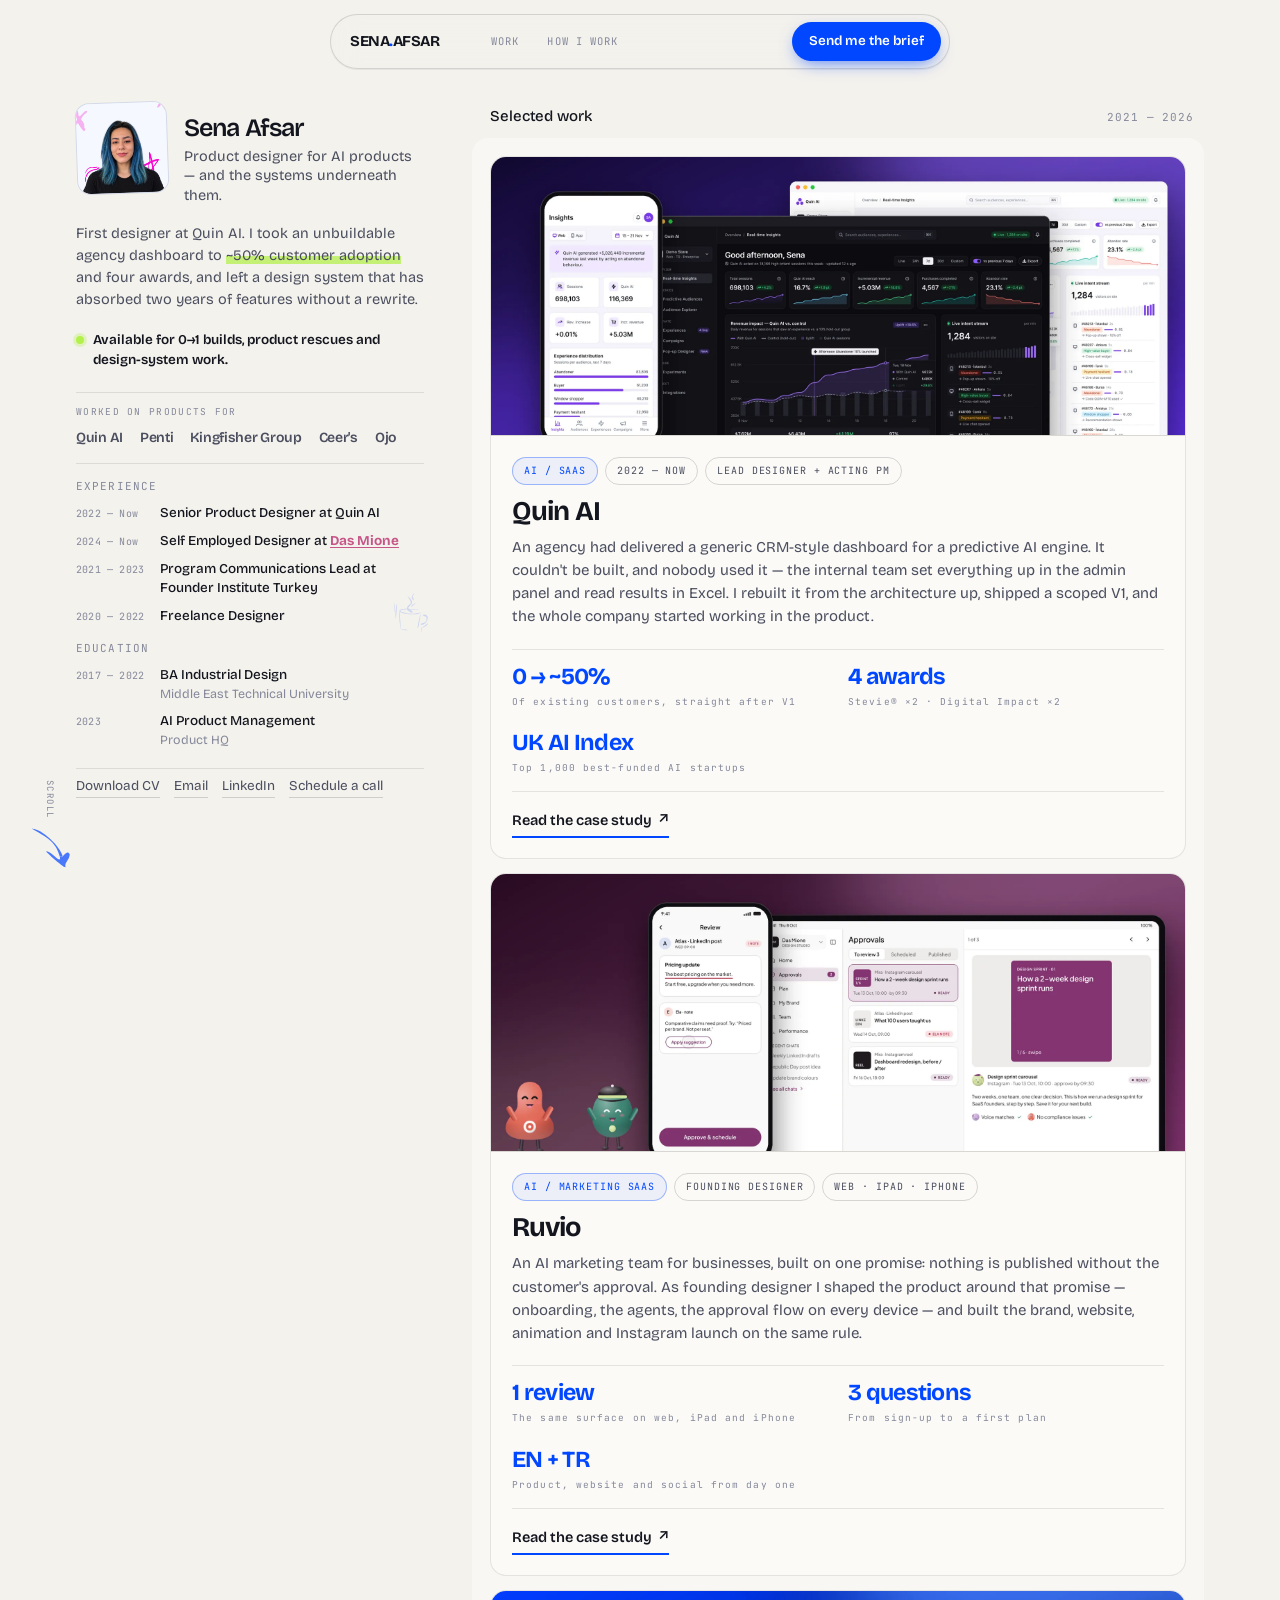
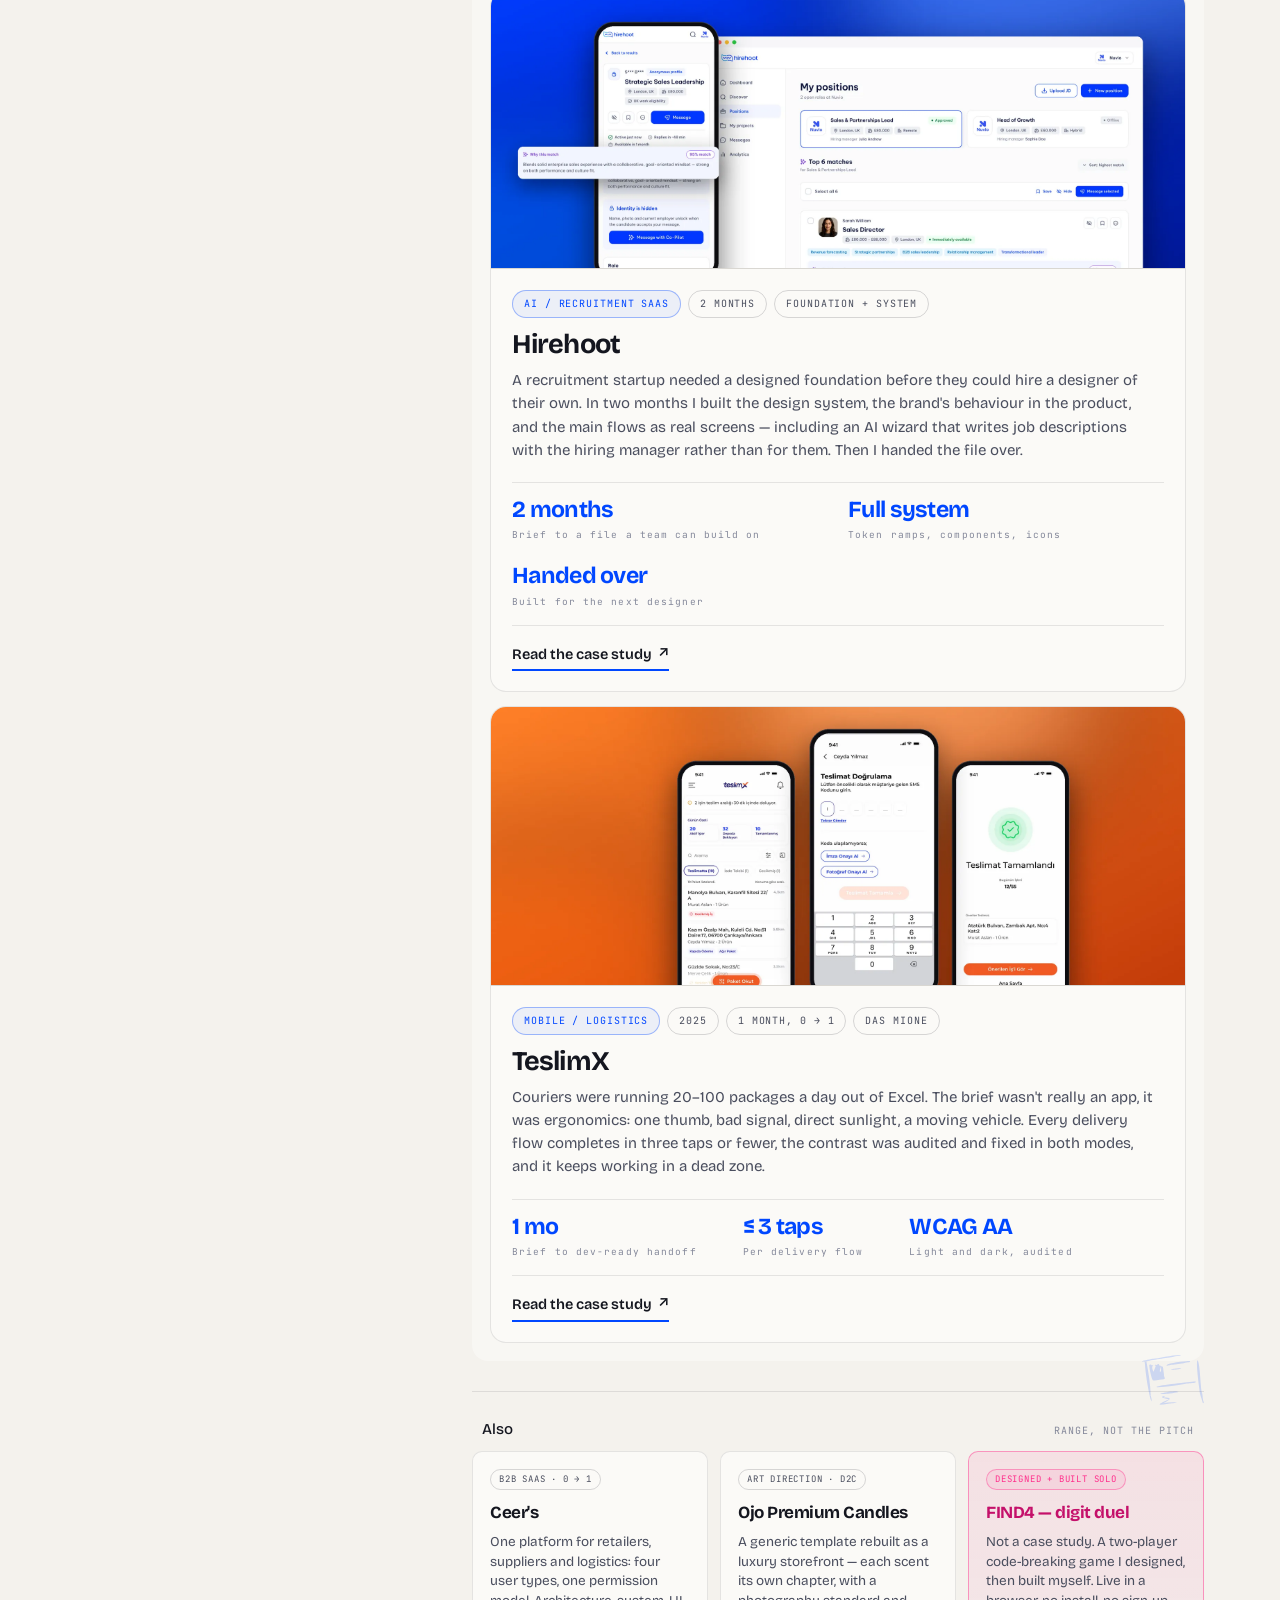
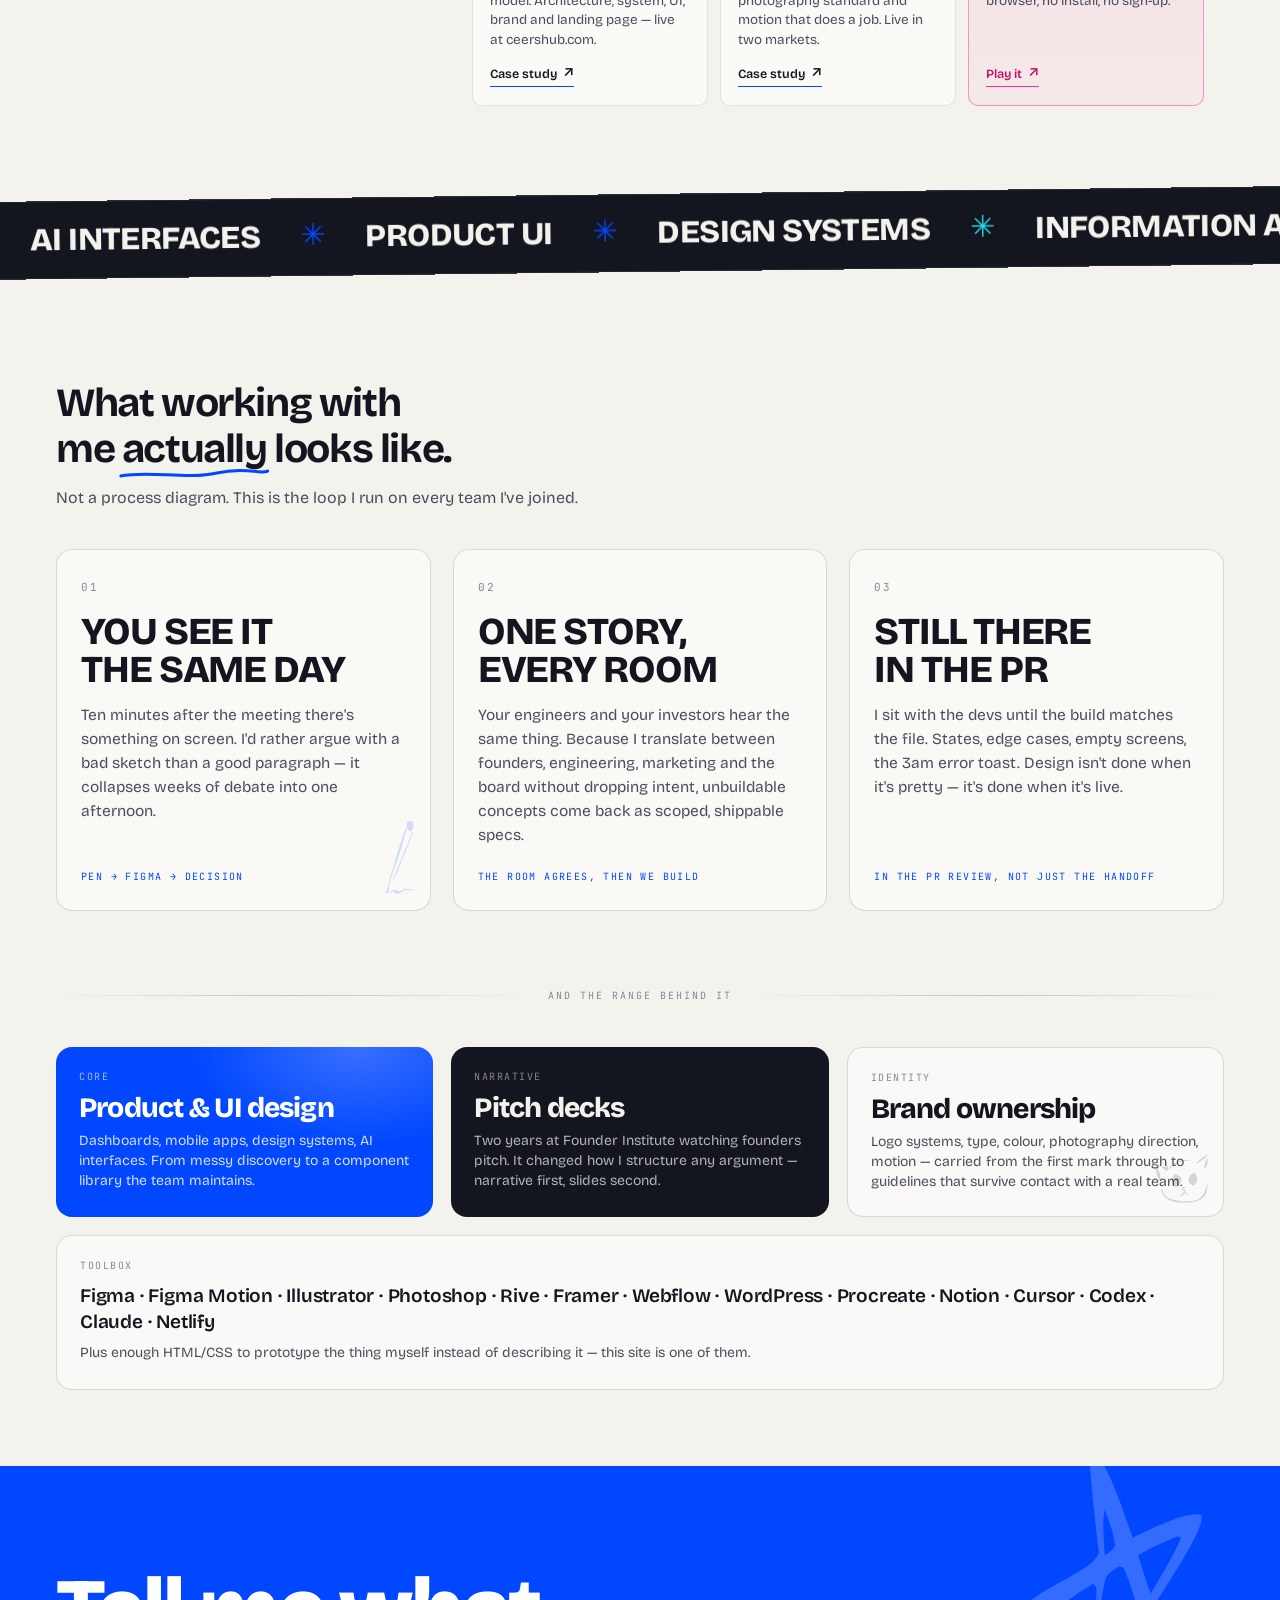
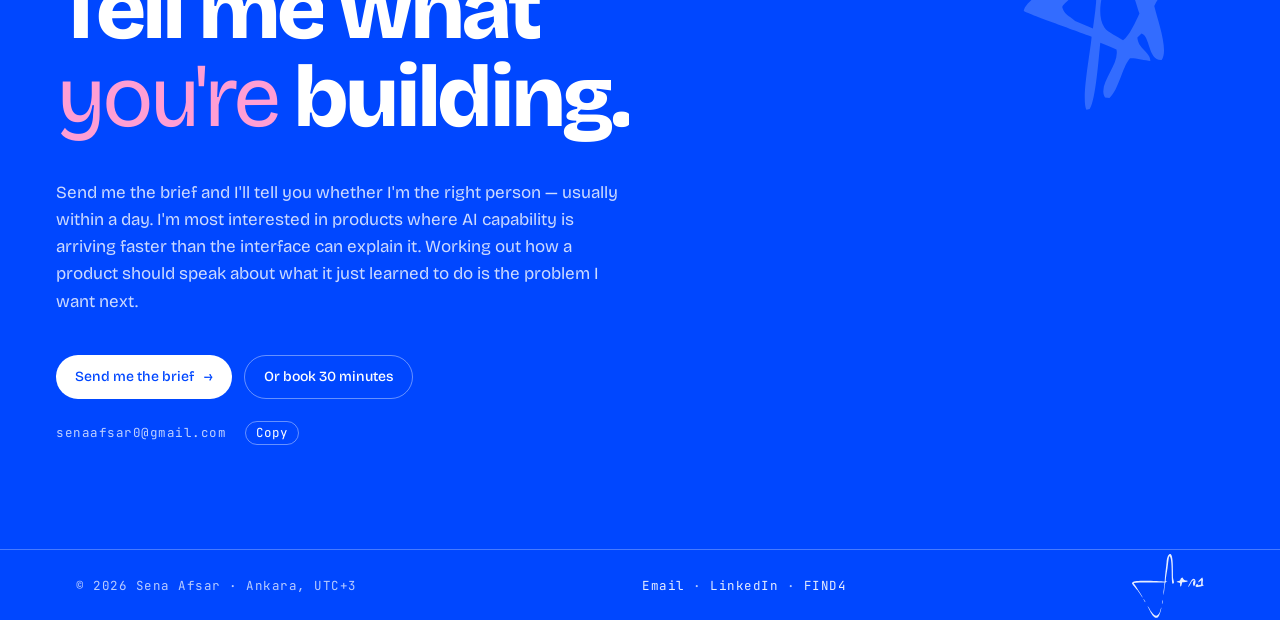
==== commit 261c2980: "Fix scroll cue position, fade it on scroll; drop image labels - The page fade-in kept main as the co" ====
--- a/index.html
+++ b/index.html
@@ -17,7 +17,7 @@
 <link rel="preconnect" href="https://fonts.googleapis.com">
 <link rel="preconnect" href="https://fonts.gstatic.com" crossorigin>
 <link href="https://fonts.googleapis.com/css2?family=Bricolage+Grotesque:opsz,wdth,wght@12..96,75..100,400..800&family=JetBrains+Mono:wght@400;500&family=Inter:wght@600&display=swap" rel="stylesheet">
-<link rel="stylesheet" href="assets/site.css?v=20261123">
+<link rel="stylesheet" href="assets/site.css?v=20261123b">
 </head>
 <body class="home">
 <a class="skip" href="#work">Skip to work</a>
@@ -27,9 +27,9 @@
   <a class="lk hw" href="#how">How I work</a>
   <a class="btn-talk" href="#contact">Send me the brief</a>
 </header>
+<div class="cue" id="cue" aria-hidden="true"><span>SCROLL</span><img src="assets/img/sk-arrow3.svg" alt=""></div>
 
 <main>
-  <div class="cue" id="cue" aria-hidden="true"><span>SCROLL</span><img src="assets/img/sk-arrow3.svg" alt=""></div>
   <div class="hwrap">
     <aside class="rail rv">
       <div class="who">
@@ -100,6 +100,6 @@
   </section>
 </main>
 <footer class="foot"><div class="in"><span>© 2026 Sena Afsar · Ankara, UTC+3</span><span><a href="mailto:senaafsar0@gmail.com">Email</a> · <a href="https://linkedin.com/in/senaafsar" target="_blank" rel="noopener">LinkedIn</a> · <a href="https://find4digits.netlify.app/" target="_blank" rel="noopener">FIND4</a></span><img class="sign" src="assets/img/sk-sign.svg" alt="Sena Afsar signature"></div></footer>
-<script src="assets/site.js?v=20261123"></script>
+<script src="assets/site.js?v=20261123b"></script>
 </body>
 </html>
--- a/assets/site.css
+++ b/assets/site.css
@@ -36,7 +36,7 @@
 .btn-talk:hover{transform:translateY(-2px);box-shadow:0 12px 24px -8px rgba(0,71,255,.8)}
 
 /* ---------- views / transitions ---------- */
-body>main{animation:viewIn .7s var(--ease) both}
+body>main{animation:viewIn .7s var(--ease) backwards}
 .skip{position:absolute;left:12px;top:-60px;z-index:100;padding:10px 14px;border-radius:8px;background:var(--ink);color:#fff;font-size:13px}
 .skip:focus{top:12px}
 @keyframes viewIn{from{opacity:0;transform:translateY(18px)}}
@@ -80,7 +80,7 @@
 .cue span{writing-mode:vertical-rl;font:400 9px/1 var(--m);letter-spacing:1.4px;color:var(--mute)}
 .cue img{width:30px;transform:rotate(104deg);animation:bob 1.8s ease-in-out infinite}
 @keyframes bob{50%{translate:0 6px}}
-.cue.hide{opacity:0;transform:translateY(12px);pointer-events:none}
+.cue.hide{opacity:0;transform:translateY(12px);pointer-events:none;visibility:hidden;transition:opacity .6s var(--ease),transform .6s var(--ease),visibility 0s .6s}
 
 .work-h{display:flex;justify-content:space-between;align-items:baseline;padding:7px 10px 0 18px}
 .work-h h2{margin:0;font-weight:500;font-size:15px;letter-spacing:-.1px}
@@ -219,8 +219,6 @@
 .fbox.contain>img{object-fit:contain}
 .fbox.top>img{object-position:top}
 .fig .cap{margin:14px 0 0 186px;max-width:640px;font:400 11px/1.55 var(--m);letter-spacing:.2px;color:var(--mute)}
-.chip{position:absolute;left:19px;top:19px;z-index:3;padding:6px 10px;border-radius:6px;background:var(--ink);color:#fff;font:500 11px/14px var(--m);letter-spacing:.2px}
-.chip.live::before{content:"";display:inline-block;width:6px;height:6px;margin-right:7px;border-radius:50%;background:#fff;vertical-align:1px;animation:blink 1.4s infinite}
 @keyframes blink{50%{opacity:.25}}
 .facts{display:flex;flex-wrap:wrap;gap:24px;margin-top:48px}
 .facts>div{width:253px}
@@ -396,7 +394,6 @@
   .facts>div{width:100%}
   .ws{padding:12px}.ws .bar{margin:-12px -12px 12px;font-size:9.5px}
   .track span{font-size:24px}
-  .chip{left:10px;top:10px;max-width:calc(100% - 20px);padding:4px 8px;font-size:9.5px;white-space:nowrap;overflow:hidden;text-overflow:ellipsis}
 }
 @media (prefers-reduced-motion:reduce){
   *,*::before,*::after{animation-duration:.001s!important;animation-iteration-count:1!important;transition-duration:.001s!important;scroll-behavior:auto!important}
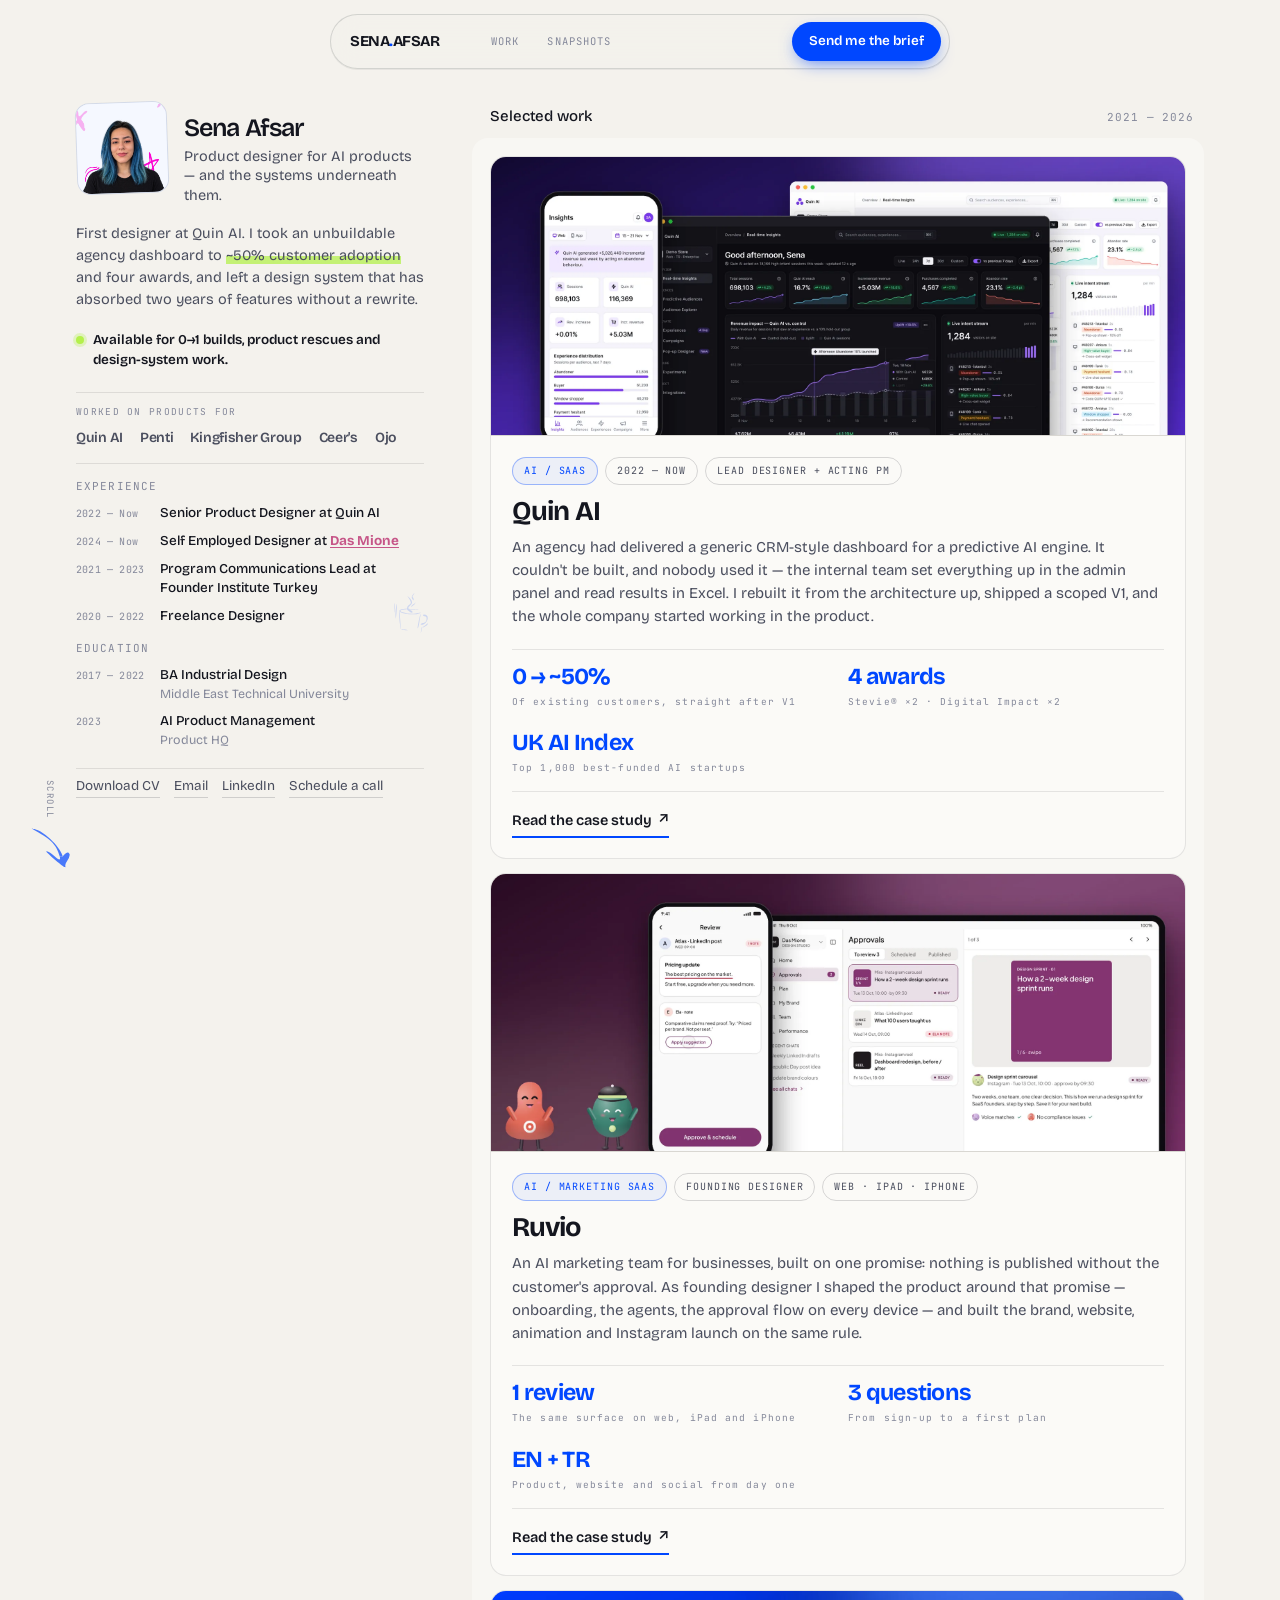
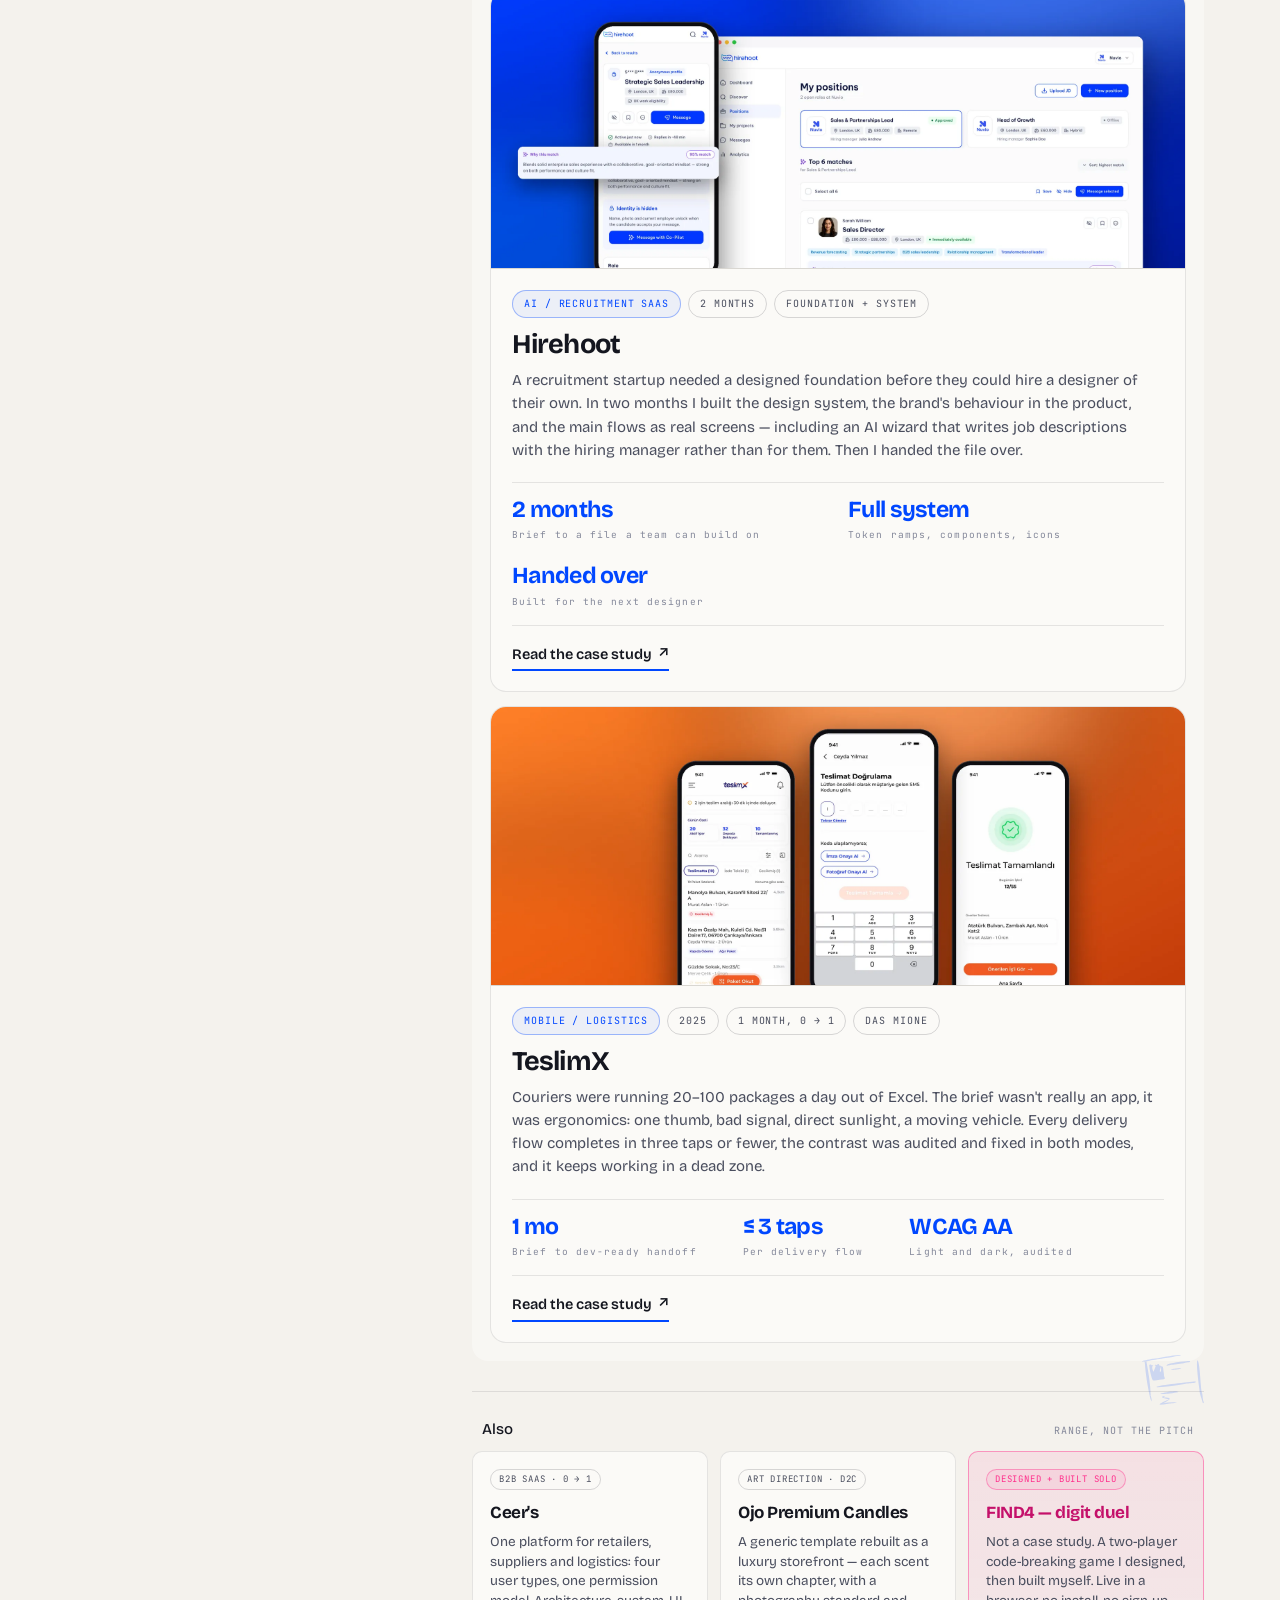
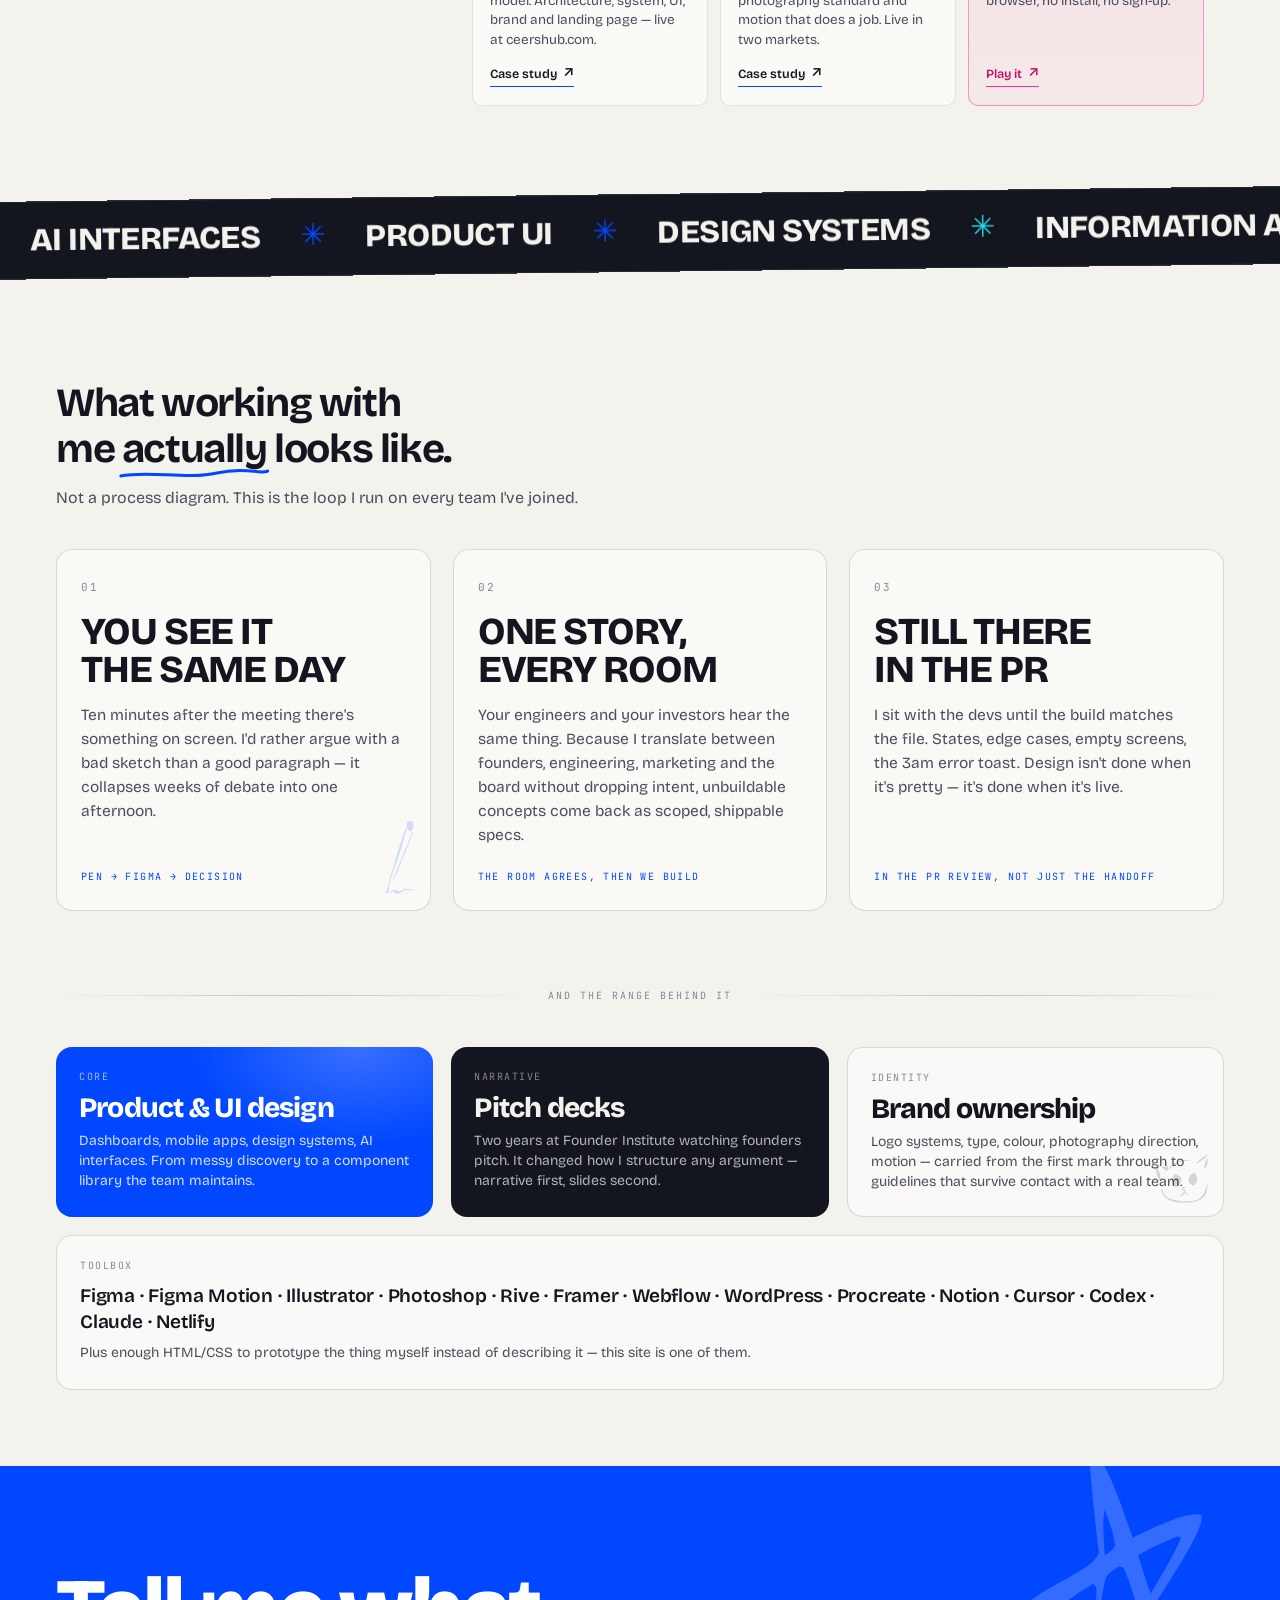
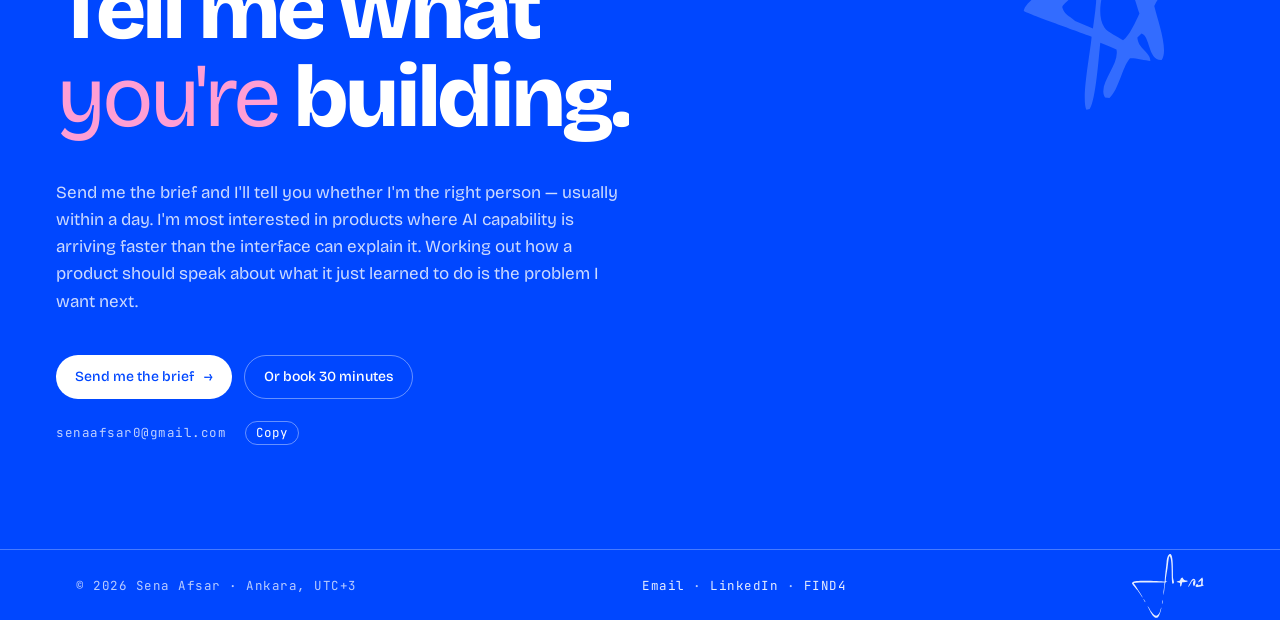
==== commit cbfc7455: "Add Snapshots page; replace "How I work" in the menu - New snapshots.html: a dark contact sheet of 3" ====
--- a/index.html
+++ b/index.html
@@ -17,14 +17,14 @@
 <link rel="preconnect" href="https://fonts.googleapis.com">
 <link rel="preconnect" href="https://fonts.gstatic.com" crossorigin>
 <link href="https://fonts.googleapis.com/css2?family=Bricolage+Grotesque:opsz,wdth,wght@12..96,75..100,400..800&family=JetBrains+Mono:wght@400;500&family=Inter:wght@600&display=swap" rel="stylesheet">
-<link rel="stylesheet" href="assets/site.css?v=20261123b">
+<link rel="stylesheet" href="assets/site.css?v=20261123c">
 </head>
 <body class="home">
 <a class="skip" href="#work">Skip to work</a>
 <header class="nav" id="top">
   <a class="sig" href="#top" aria-label="Sena Afsar, home">SENA<b>.</b>AFSAR</a>
-  <a class="lk" href="#work">Work</a>
-  <a class="lk hw" href="#how">How I work</a>
+  <a class="lk wk" href="#work">Work</a>
+  <a class="lk sn" href="snapshots.html">Snapshots</a>
   <a class="btn-talk" href="#contact">Send me the brief</a>
 </header>
 <div class="cue" id="cue" aria-hidden="true"><span>SCROLL</span><img src="assets/img/sk-arrow3.svg" alt=""></div>
@@ -100,6 +100,6 @@
   </section>
 </main>
 <footer class="foot"><div class="in"><span>© 2026 Sena Afsar · Ankara, UTC+3</span><span><a href="mailto:senaafsar0@gmail.com">Email</a> · <a href="https://linkedin.com/in/senaafsar" target="_blank" rel="noopener">LinkedIn</a> · <a href="https://find4digits.netlify.app/" target="_blank" rel="noopener">FIND4</a></span><img class="sign" src="assets/img/sk-sign.svg" alt="Sena Afsar signature"></div></footer>
-<script src="assets/site.js?v=20261123b"></script>
+<script src="assets/site.js?v=20261123c"></script>
 </body>
 </html>
--- a/assets/site.css
+++ b/assets/site.css
@@ -400,3 +400,74 @@
   .rv{opacity:1;transform:none}
   .wipe .dark{clip-path:inset(0 0 0 50%)}
 }
+/* ---------- SNAPSHOTS · a darkroom contact sheet: no captions, just frames ---------- */
+.snap{--sbg:#111215;--sink:#f4f2ed;--smute:#8b8e9c;background:var(--sbg);color:var(--sink);min-height:100vh;padding-top:96px;position:relative}
+.snap::before{content:"";position:fixed;inset:0;pointer-events:none;opacity:.07;background-image:url("data:image/svg+xml,%3Csvg xmlns='http://www.w3.org/2000/svg' width='160' height='160'%3E%3Cfilter id='n'%3E%3CfeTurbulence type='fractalNoise' baseFrequency='.9' numOctaves='2'/%3E%3C/filter%3E%3Crect width='160' height='160' filter='url(%23n)'/%3E%3C/svg%3E")}
+body.dark-nav .nav{background:rgba(24,25,30,.72);border-color:rgba(255,255,255,.12)}
+body.dark-nav .sig,body.dark-nav .nav .lk:hover{color:#f4f2ed}
+body.dark-nav .nav .lk::after{background:#f4f2ed}
+.nav .lk.on{color:var(--ink)}body.dark-nav .nav .lk.on{color:var(--lime)}
+.sn-wrap{max-width:1320px;margin:0 auto;padding:0 20px}
+.sn-head{position:relative;display:grid;grid-template-columns:minmax(0,1fr) auto;align-items:end;gap:24px;padding:34px 0 26px}
+.sn-title{margin:0;font-weight:800;font-size:clamp(64px,13vw,184px);line-height:.82;letter-spacing:-.06em;font-variation-settings:"opsz" 96,"wdth" 78}
+.sn-title span{display:inline-block;animation:snIn .9s var(--ease) both}
+.sn-title span:nth-child(2){color:var(--lime);font-style:normal;animation-delay:.08s}
+.sn-title .dot{display:inline-block;width:.16em;height:.16em;border-radius:50%;background:var(--pink);margin:0 0 0 .04em;flex:none;vertical-align:.06em;animation:snIn .9s .16s var(--ease) both,snFlash 3.2s 1.4s infinite}
+@keyframes snIn{from{opacity:0;transform:translateY(40%) rotate(4deg)}}
+@keyframes snFlash{0%,92%,100%{box-shadow:0 0 0 0 rgba(255,46,139,0)}95%{box-shadow:0 0 0 18px rgba(255,46,139,.25)}}
+.sn-side{display:flex;flex-direction:column;align-items:flex-end;gap:14px;padding-bottom:10px}
+.sn-count{font:400 11px/1 var(--m);letter-spacing:1px;color:var(--smute);white-space:nowrap}
+.sn-count b{color:var(--sink);font-weight:500}
+.sn-seg{display:flex;padding:4px;border-radius:99px;background:rgba(255,255,255,.06);border:1px solid rgba(255,255,255,.1)}
+.sn-seg button{appearance:none;border:0;background:none;color:var(--smute);font:600 13px/1 var(--f);height:38px;padding:0 16px;border-radius:99px;cursor:pointer;display:flex;align-items:center;gap:7px;transition:color .2s,background .3s var(--ease)}
+.sn-seg button:hover{color:var(--sink)}
+.sn-seg button[aria-pressed=true]{background:var(--lime);color:#14161f}
+.sn-seg svg{width:12px;height:12px}
+.crew{position:absolute;right:0;top:-6px;display:flex;align-items:flex-end;gap:2px;pointer-events:none}
+.crew img{height:62px;width:auto;transform-origin:50% 100%;animation:hop 2.6s ease-in-out infinite}
+.crew img:nth-child(2n){animation-delay:-.6s}.crew img:nth-child(3n){animation-delay:-1.3s}.crew img:nth-child(4){height:78px}
+@keyframes hop{0%,100%{transform:translateY(0) scale(1,1)}40%{transform:translateY(-9px) scale(.97,1.03)}55%{transform:translateY(0) scale(1.04,.95)}}
+.sheet{display:flex;flex-direction:column;gap:12px;padding-bottom:40px}
+.srow{display:flex;gap:12px}
+.st-t{position:relative;flex:var(--ar) 1 0;aspect-ratio:var(--ar);border-radius:16px;overflow:hidden;background:var(--tbg,#1c1d22);cursor:pointer;border:0;padding:0;display:block;opacity:0;transform:translateY(30px) scale(.97);transition:opacity .8s var(--ease),transform .8s var(--ease),box-shadow .4s}
+.st-t.in{opacity:1;transform:none}
+.st-t img,.st-t video{position:absolute;inset:0;width:100%;height:100%;object-fit:cover;transition:transform .9s var(--ease)}
+.st-t.pad img,.st-t.pad video{object-fit:contain;padding:var(--pd,6%)}
+.st-t::after{content:"";position:absolute;inset:0;border-radius:inherit;box-shadow:inset 0 0 0 1px rgba(255,255,255,.07);pointer-events:none}
+.st-t .pl{position:absolute;right:12px;bottom:12px;width:34px;height:34px;border-radius:50%;background:rgba(17,18,21,.62);backdrop-filter:blur(8px);display:grid;place-items:center;transition:transform .4s var(--ease),background .3s}
+.st-t .pl::before{content:"";width:0;height:0;border-left:10px solid #fff;border-block:6px solid transparent;margin-left:3px}
+.st-t .pl::after{content:"";position:absolute;inset:-4px;border-radius:50%;border:1.5px solid rgba(180,240,76,.0);animation:ring 2.4s infinite}
+@keyframes ring{0%{transform:scale(.8);border-color:rgba(180,240,76,.7)}100%{transform:scale(1.5);border-color:rgba(180,240,76,0)}}
+@media (hover:hover){
+ .st-t.in:hover{transform:translateY(-5px) rotate(var(--rt,0deg));box-shadow:0 24px 50px -20px rgba(0,0,0,.7);z-index:2}
+ .st-t:hover img,.st-t:hover video{transform:scale(1.035)}
+ .st-t:hover .pl{transform:scale(1.15);background:var(--lime)}.st-t:hover .pl::before{border-left-color:#14161f}
+ .snap.cur .st-t{cursor:none}
+}
+.st-t:focus-visible{outline:2px solid var(--lime);outline-offset:3px}
+.sn-cur{position:fixed;left:0;top:0;z-index:60;width:74px;height:74px;margin:-37px 0 0 -37px;border-radius:50%;background:var(--lime);color:#14161f;display:grid;place-items:center;font:500 10px/1 var(--m);letter-spacing:1px;pointer-events:none;transform:scale(0);transition:transform .35s var(--ease)}
+.sn-cur.on{transform:scale(1)}
+.sn-cur svg{width:18px;height:18px}
+.sn-foot{display:flex;justify-content:space-between;align-items:center;gap:16px;flex-wrap:wrap;padding:30px 0 40px;border-top:1px solid rgba(255,255,255,.1);font:400 11px/1.4 var(--m);letter-spacing:.8px;color:var(--smute)}
+.sn-foot a{color:var(--sink)}.sn-foot a:hover{color:var(--lime)}
+/* lightbox */
+.lb{position:fixed;inset:0;z-index:80;display:none;align-items:center;justify-content:center;background:rgba(10,11,13,.86);backdrop-filter:blur(18px) saturate(1.2)}
+.lb.on{display:flex;animation:lbIn .35s ease both}
+@keyframes lbIn{from{opacity:0}}
+.lb-stage{position:relative;border-radius:18px;overflow:hidden;background:var(--tbg,#1c1d22);box-shadow:0 40px 120px -30px rgba(0,0,0,.8);animation:lbPop .6s cubic-bezier(.2,1.25,.4,1) both;touch-action:pan-y}
+@keyframes lbPop{from{opacity:0;transform:scale(.86) translateY(30px) rotate(-1.5deg)}}
+.lb-stage img,.lb-stage video{display:block;width:100%;height:100%;object-fit:contain}
+.lb-stage.pad img,.lb-stage.pad video{padding:var(--pd,6%)}
+.lb-bar{position:absolute;left:0;right:0;bottom:0;height:4px;background:rgba(255,255,255,.12)}
+.lb-bar i{display:block;height:100%;width:0;background:var(--lime)}
+.lb-btn{position:absolute;width:52px;height:52px;border-radius:50%;border:1px solid rgba(255,255,255,.16);background:rgba(255,255,255,.06);color:#fff;display:grid;place-items:center;cursor:pointer;transition:background .2s,transform .3s var(--ease)}
+.lb-btn:hover{background:var(--lime);color:#14161f;transform:scale(1.08)}
+.lb-btn svg{width:20px;height:20px}
+.lb-x{top:20px;right:20px}.lb-p{left:24px;top:50%;margin-top:-26px}.lb-n{right:24px;top:50%;margin-top:-26px}
+.lb-meta{position:absolute;left:24px;bottom:22px;font:400 11px/1 var(--m);letter-spacing:1px;color:rgba(255,255,255,.55);display:flex;gap:14px;align-items:center}
+.lb-meta b{color:#fff;font-weight:500}
+.lb-hint{position:absolute;right:24px;bottom:22px;font:400 11px/1 var(--m);letter-spacing:1px;color:rgba(255,255,255,.4)}
+@media (max-width:860px){.sn-head{grid-template-columns:1fr}.sn-side{align-items:flex-start}.crew{position:static;margin-top:6px;order:-1}}
+@media (max-width:600px){.sheet,.srow{gap:8px}.st-t{border-radius:12px}.lb-p,.lb-n{top:auto;bottom:16px;margin:0}.lb-p{left:16px}.lb-n{right:16px}.lb-meta{left:50%;transform:translateX(-50%);bottom:34px}.lb-hint{display:none}.nav .lk.wk{display:none}}
+@media (prefers-reduced-motion:reduce){.st-t{opacity:1;transform:none;transition:none}.crew img,.sn-title span,.sn-title .dot,.st-t .pl::after{animation:none}.lb-stage{animation:none}}
+body.dark-nav{background:#111215}
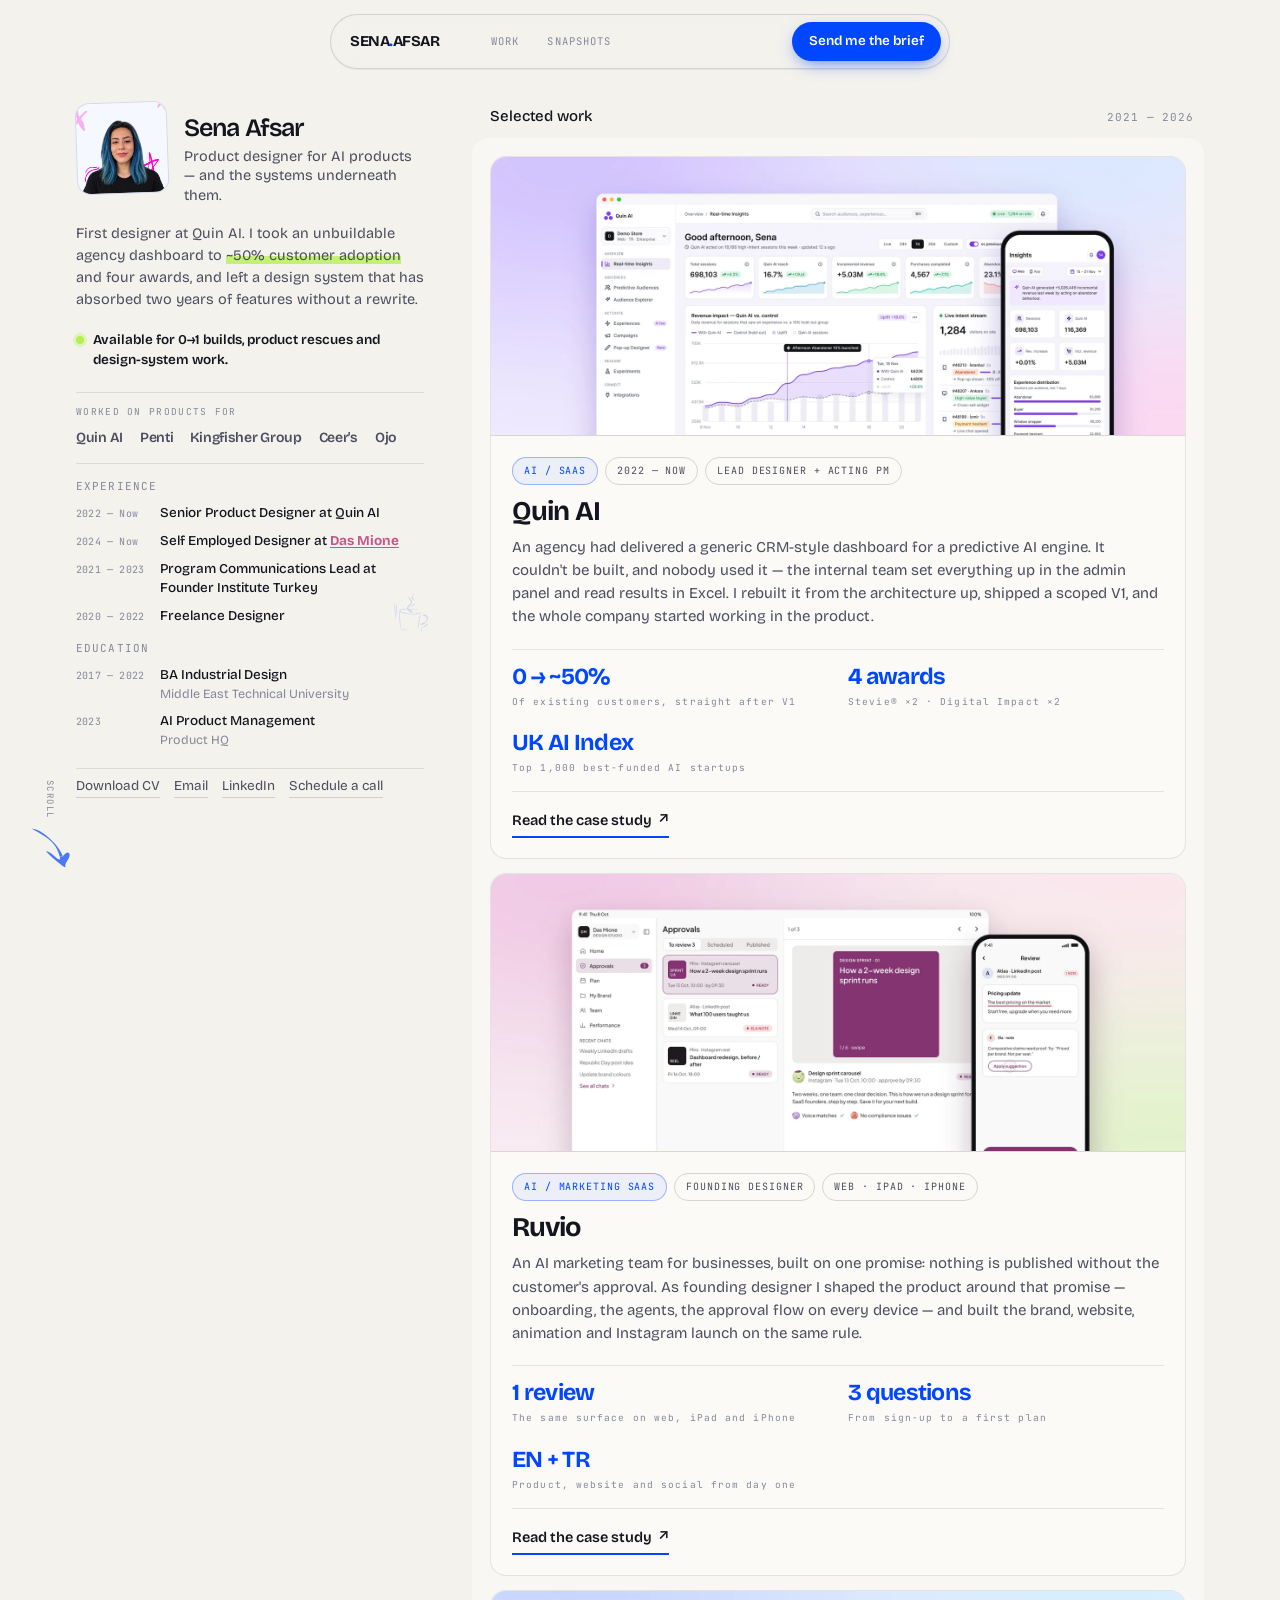
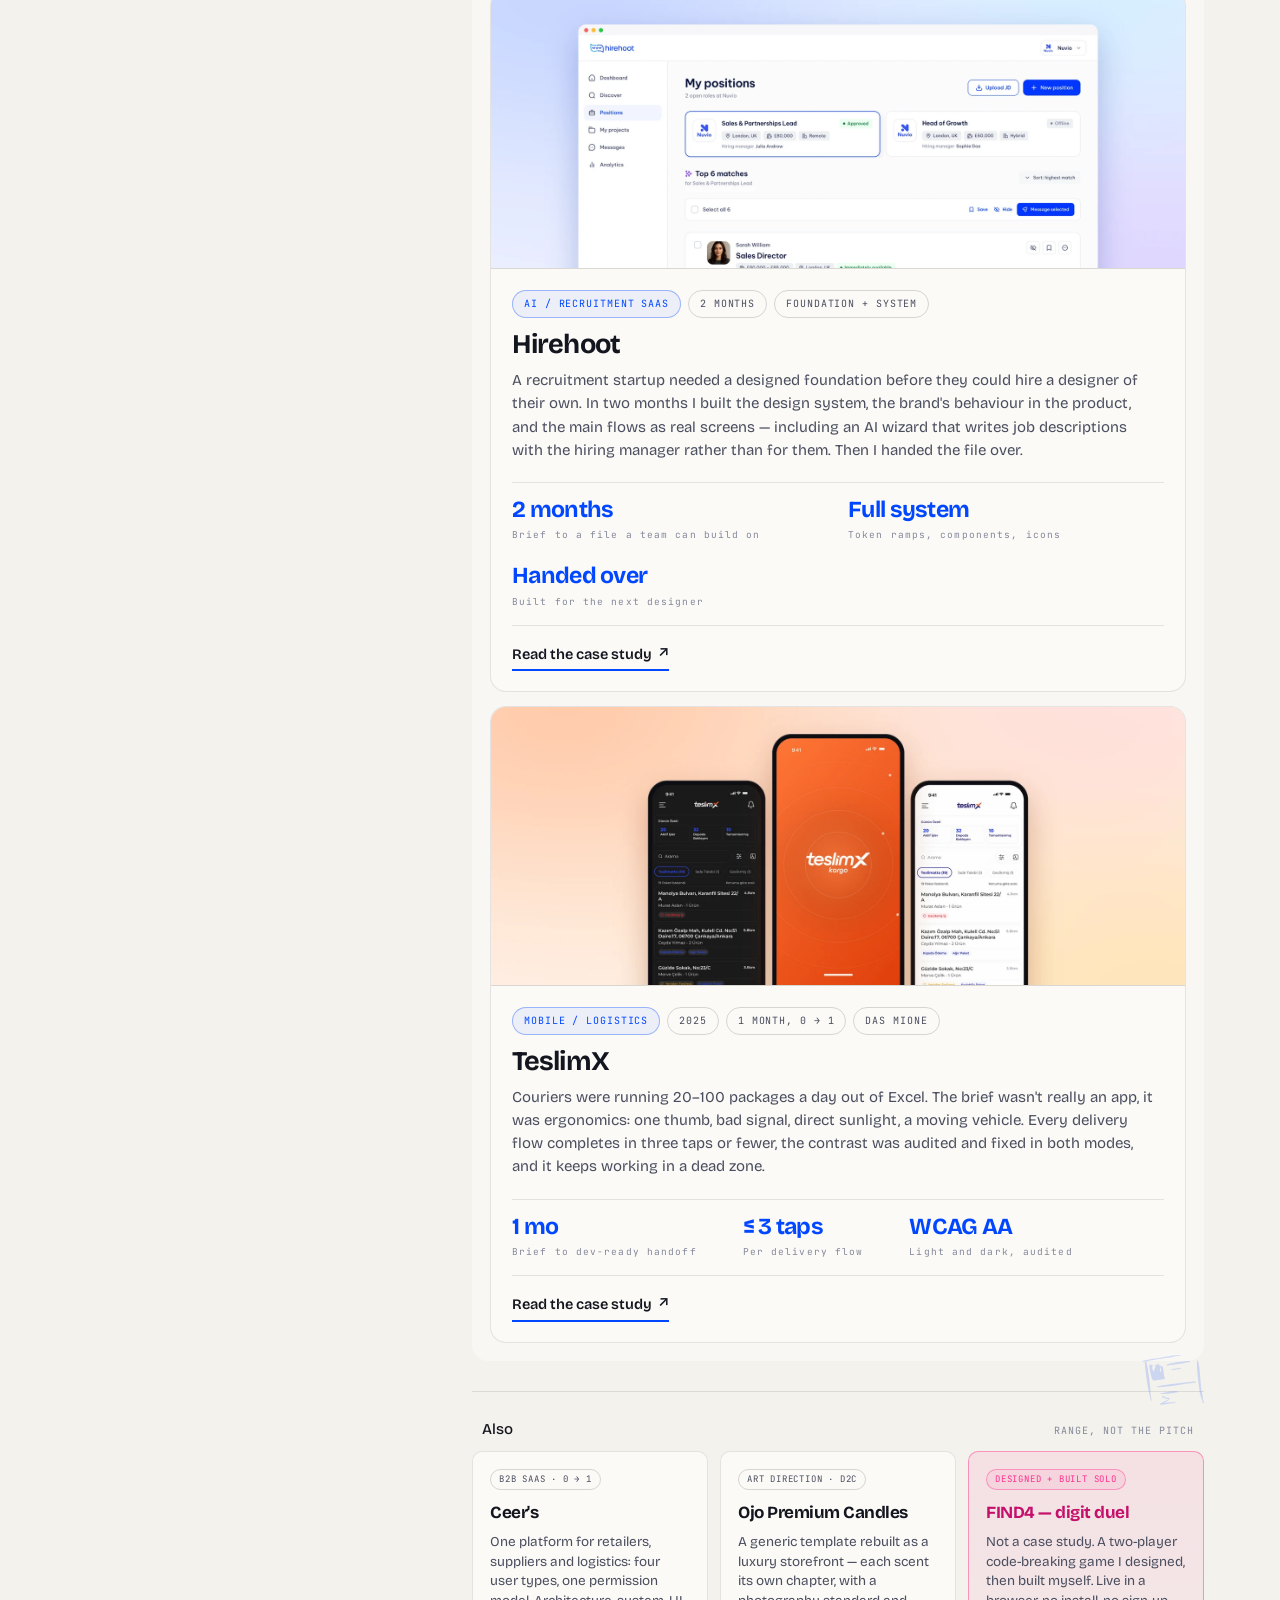
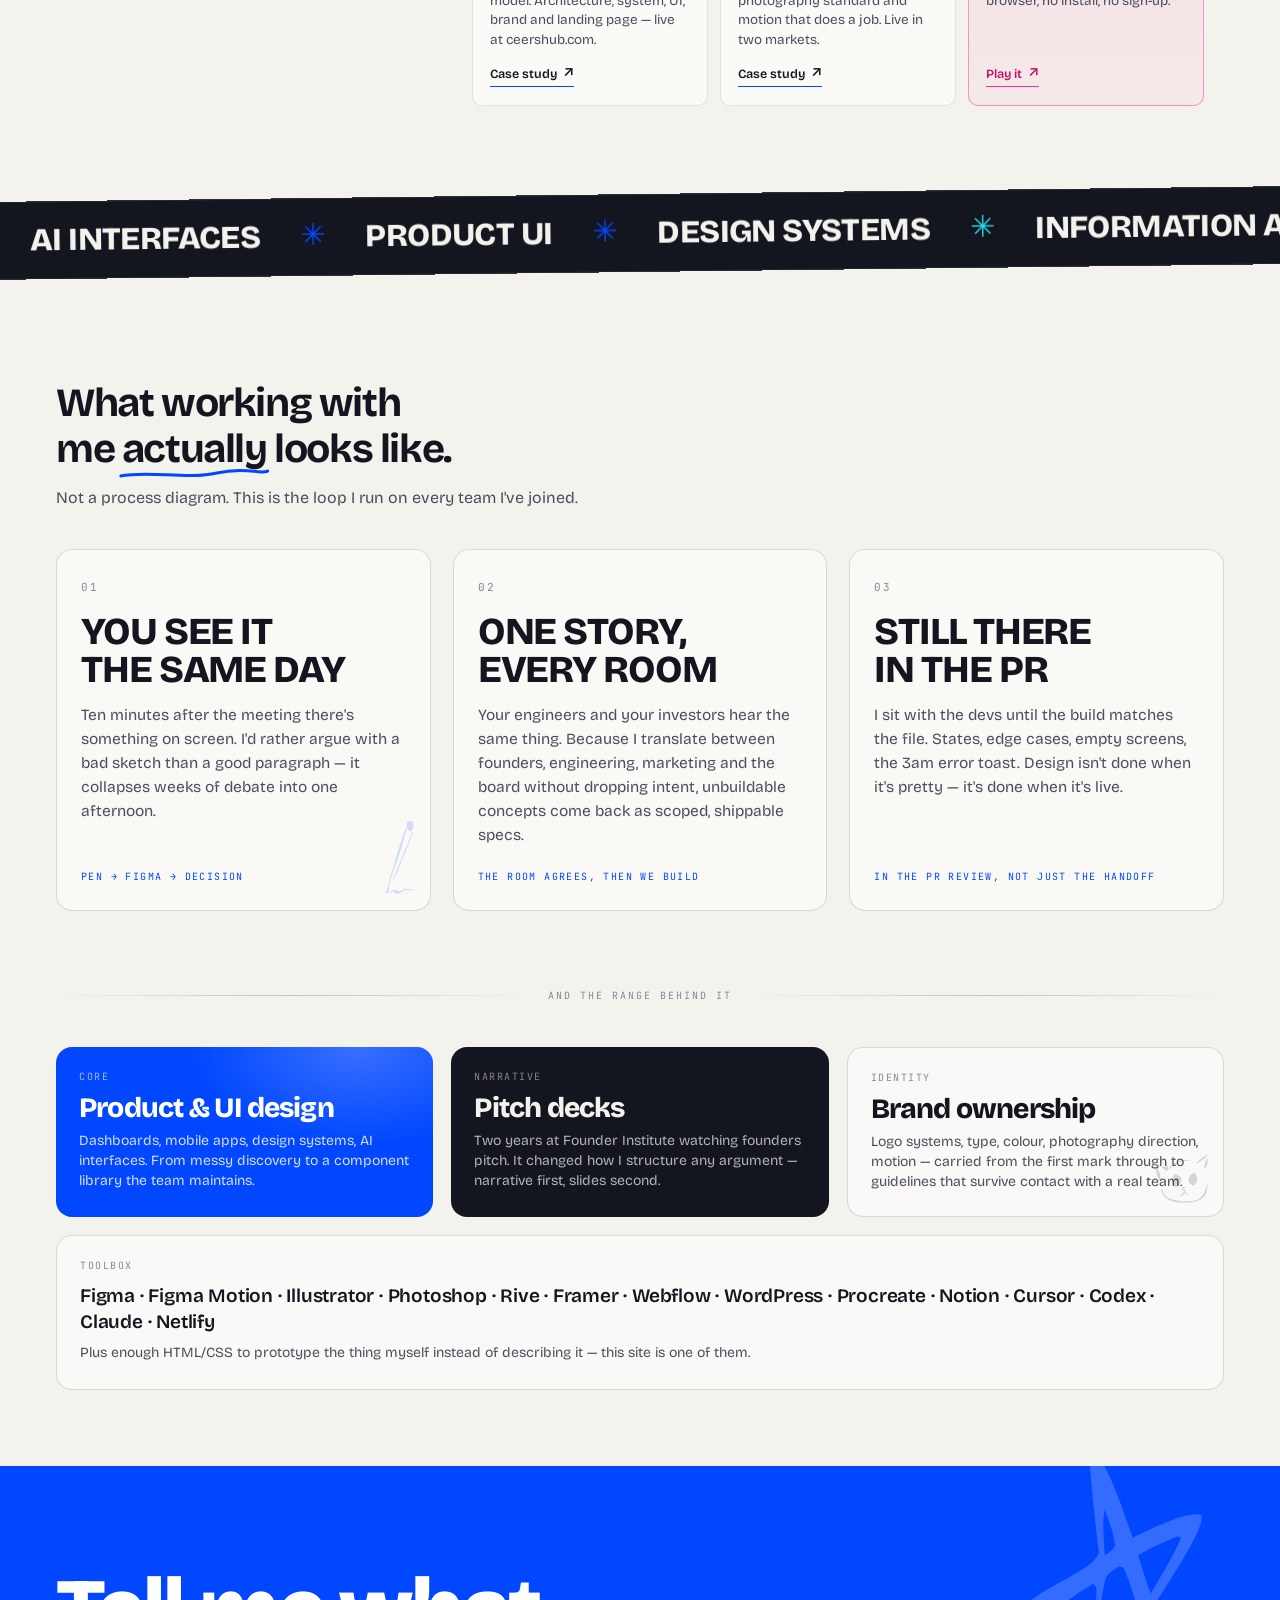
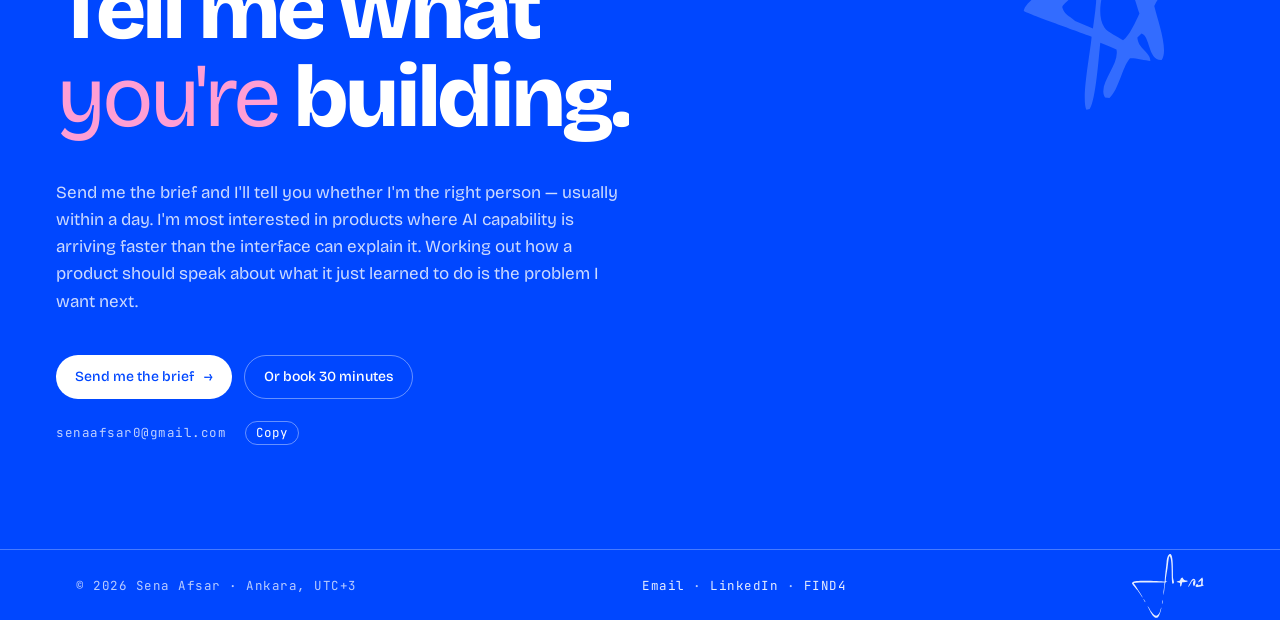
==== commit 201c5a75: "Home: update the four case-study cover images New covers for Quin AI, Ruvio, Hirehoot and TeslimX fr" ====
--- a/index.html
+++ b/index.html
@@ -17,7 +17,7 @@
 <link rel="preconnect" href="https://fonts.googleapis.com">
 <link rel="preconnect" href="https://fonts.gstatic.com" crossorigin>
 <link href="https://fonts.googleapis.com/css2?family=Bricolage+Grotesque:opsz,wdth,wght@12..96,75..100,400..800&family=JetBrains+Mono:wght@400;500&family=Inter:wght@600&display=swap" rel="stylesheet">
-<link rel="stylesheet" href="assets/site.css?v=20261123c">
+<link rel="stylesheet" href="assets/site.css?v=20261123e">
 </head>
 <body class="home">
 <a class="skip" href="#work">Skip to work</a>
@@ -57,10 +57,10 @@
     <section id="work">
       <div class="work-h"><h2>Selected work</h2><span class="count">2021 — 2026</span></div>
       <div class="workbox">
-        <a class="pcard rv" href="quin-ai.html"><div class="shot"><img src="assets/img/home-quin.webp" alt="Quin AI product screens" width="2000" height="802" loading="lazy"></div><div class="pbody"><div class="tags"><span class="tag b">AI / SaaS</span><span class="tag">2022 — Now</span><span class="tag">Lead designer + acting PM</span></div><h3>Quin AI</h3><p class="pdesc">An agency had delivered a generic CRM-style dashboard for a predictive AI engine. It couldn't be built, and nobody used it — the internal team set everything up in the admin panel and read results in Excel. I rebuilt it from the architecture up, shipped a scoped V1, and the whole company started working in the product.</p><div class="pout"><div><b>0 → ~50%</b><span>Of existing customers, straight after V1</span></div><div><b>4 awards</b><span>Stevie® ×2 · Digital Impact ×2</span></div><div><b>UK AI Index</b><span>Top 1,000 best-funded AI startups</span></div></div><span class="plink">Read the case study <i>↗</i></span></div></a>
-        <a class="pcard rv" href="ruvio.html"><div class="shot"><img src="assets/img/home-ruvio.webp" alt="Ruvio product screens" width="2000" height="802" loading="lazy"></div><div class="pbody"><div class="tags"><span class="tag b">AI / Marketing SaaS</span><span class="tag">Founding designer</span><span class="tag">Web · iPad · iPhone</span></div><h3>Ruvio</h3><p class="pdesc">An AI marketing team for businesses, built on one promise: nothing is published without the customer's approval. As founding designer I shaped the product around that promise — onboarding, the agents, the approval flow on every device — and built the brand, website, animation and Instagram launch on the same rule.</p><div class="pout"><div><b>1 review</b><span>The same surface on web, iPad and iPhone</span></div><div><b>3 questions</b><span>From sign-up to a first plan</span></div><div><b>EN + TR</b><span>Product, website and social from day one</span></div></div><span class="plink">Read the case study <i>↗</i></span></div></a>
-        <a class="pcard rv" href="hirehoot.html"><div class="shot"><img src="assets/img/home-hirehoot.webp" alt="Hirehoot product screens" width="2000" height="802" loading="lazy"></div><div class="pbody"><div class="tags"><span class="tag b">AI / Recruitment SaaS</span><span class="tag">2 months</span><span class="tag">Foundation + system</span></div><h3>Hirehoot</h3><p class="pdesc">A recruitment startup needed a designed foundation before they could hire a designer of their own. In two months I built the design system, the brand's behaviour in the product, and the main flows as real screens — including an AI wizard that writes job descriptions with the hiring manager rather than for them. Then I handed the file over.</p><div class="pout"><div><b>2 months</b><span>Brief to a file a team can build on</span></div><div><b>Full system</b><span>Token ramps, components, icons</span></div><div><b>Handed over</b><span>Built for the next designer</span></div></div><span class="plink">Read the case study <i>↗</i></span></div></a>
-        <a class="pcard rv" href="teslimx.html"><div class="shot"><img src="assets/img/home-teslimx.webp" alt="TeslimX product screens" width="2000" height="802" loading="lazy"></div><div class="pbody"><div class="tags"><span class="tag b">Mobile / Logistics</span><span class="tag">2025</span><span class="tag">1 month, 0 → 1</span><span class="tag">Das Mione</span></div><h3>TeslimX</h3><p class="pdesc">Couriers were running 20–100 packages a day out of Excel. The brief wasn't really an app, it was ergonomics: one thumb, bad signal, direct sunlight, a moving vehicle. Every delivery flow completes in three taps or fewer, the contrast was audited and fixed in both modes, and it keeps working in a dead zone.</p><div class="pout three"><div><b>1 mo</b><span>Brief to dev-ready handoff</span></div><div><b>≤ 3 taps</b><span>Per delivery flow</span></div><div><b>WCAG AA</b><span>Light and dark, audited</span></div></div><span class="plink">Read the case study <i>↗</i></span></div></a>
+        <a class="pcard rv" href="quin-ai.html"><div class="shot"><img src="assets/img/home-quin.webp?v=20261123e" alt="Quin AI product screens" width="1600" height="642" loading="lazy"></div><div class="pbody"><div class="tags"><span class="tag b">AI / SaaS</span><span class="tag">2022 — Now</span><span class="tag">Lead designer + acting PM</span></div><h3>Quin AI</h3><p class="pdesc">An agency had delivered a generic CRM-style dashboard for a predictive AI engine. It couldn't be built, and nobody used it — the internal team set everything up in the admin panel and read results in Excel. I rebuilt it from the architecture up, shipped a scoped V1, and the whole company started working in the product.</p><div class="pout"><div><b>0 → ~50%</b><span>Of existing customers, straight after V1</span></div><div><b>4 awards</b><span>Stevie® ×2 · Digital Impact ×2</span></div><div><b>UK AI Index</b><span>Top 1,000 best-funded AI startups</span></div></div><span class="plink">Read the case study <i>↗</i></span></div></a>
+        <a class="pcard rv" href="ruvio.html"><div class="shot"><img src="assets/img/home-ruvio.webp?v=20261123e" alt="Ruvio product screens" width="1600" height="642" loading="lazy"></div><div class="pbody"><div class="tags"><span class="tag b">AI / Marketing SaaS</span><span class="tag">Founding designer</span><span class="tag">Web · iPad · iPhone</span></div><h3>Ruvio</h3><p class="pdesc">An AI marketing team for businesses, built on one promise: nothing is published without the customer's approval. As founding designer I shaped the product around that promise — onboarding, the agents, the approval flow on every device — and built the brand, website, animation and Instagram launch on the same rule.</p><div class="pout"><div><b>1 review</b><span>The same surface on web, iPad and iPhone</span></div><div><b>3 questions</b><span>From sign-up to a first plan</span></div><div><b>EN + TR</b><span>Product, website and social from day one</span></div></div><span class="plink">Read the case study <i>↗</i></span></div></a>
+        <a class="pcard rv" href="hirehoot.html"><div class="shot"><img src="assets/img/home-hirehoot.webp?v=20261123e" alt="Hirehoot product screens" width="1600" height="642" loading="lazy"></div><div class="pbody"><div class="tags"><span class="tag b">AI / Recruitment SaaS</span><span class="tag">2 months</span><span class="tag">Foundation + system</span></div><h3>Hirehoot</h3><p class="pdesc">A recruitment startup needed a designed foundation before they could hire a designer of their own. In two months I built the design system, the brand's behaviour in the product, and the main flows as real screens — including an AI wizard that writes job descriptions with the hiring manager rather than for them. Then I handed the file over.</p><div class="pout"><div><b>2 months</b><span>Brief to a file a team can build on</span></div><div><b>Full system</b><span>Token ramps, components, icons</span></div><div><b>Handed over</b><span>Built for the next designer</span></div></div><span class="plink">Read the case study <i>↗</i></span></div></a>
+        <a class="pcard rv" href="teslimx.html"><div class="shot"><img src="assets/img/home-teslimx.webp?v=20261123e" alt="TeslimX product screens" width="1600" height="642" loading="lazy"></div><div class="pbody"><div class="tags"><span class="tag b">Mobile / Logistics</span><span class="tag">2025</span><span class="tag">1 month, 0 → 1</span><span class="tag">Das Mione</span></div><h3>TeslimX</h3><p class="pdesc">Couriers were running 20–100 packages a day out of Excel. The brief wasn't really an app, it was ergonomics: one thumb, bad signal, direct sunlight, a moving vehicle. Every delivery flow completes in three taps or fewer, the contrast was audited and fixed in both modes, and it keeps working in a dead zone.</p><div class="pout three"><div><b>1 mo</b><span>Brief to dev-ready handoff</span></div><div><b>≤ 3 taps</b><span>Per delivery flow</span></div><div><b>WCAG AA</b><span>Light and dark, audited</span></div></div><span class="plink">Read the case study <i>↗</i></span></div></a>
       </div>
       <img class="screen-dd" src="assets/img/dd-screen.svg" alt="" aria-hidden="true">
       <div class="also-h"><h2>Also</h2><span class="mono">Range, not the pitch</span></div>
@@ -100,6 +100,6 @@
   </section>
 </main>
 <footer class="foot"><div class="in"><span>© 2026 Sena Afsar · Ankara, UTC+3</span><span><a href="mailto:senaafsar0@gmail.com">Email</a> · <a href="https://linkedin.com/in/senaafsar" target="_blank" rel="noopener">LinkedIn</a> · <a href="https://find4digits.netlify.app/" target="_blank" rel="noopener">FIND4</a></span><img class="sign" src="assets/img/sk-sign.svg" alt="Sena Afsar signature"></div></footer>
-<script src="assets/site.js?v=20261123c"></script>
+<script src="assets/site.js?v=20261123e"></script>
 </body>
 </html>
--- a/assets/site.css
+++ b/assets/site.css
@@ -471,3 +471,4 @@
 @media (max-width:600px){.sheet,.srow{gap:8px}.st-t{border-radius:12px}.lb-p,.lb-n{top:auto;bottom:16px;margin:0}.lb-p{left:16px}.lb-n{right:16px}.lb-meta{left:50%;transform:translateX(-50%);bottom:34px}.lb-hint{display:none}.nav .lk.wk{display:none}}
 @media (prefers-reduced-motion:reduce){.st-t{opacity:1;transform:none;transition:none}.crew img,.sn-title span,.sn-title .dot,.st-t .pl::after{animation:none}.lb-stage{animation:none}}
 body.dark-nav{background:#111215}
+.crew{position:static;margin-bottom:2px}
